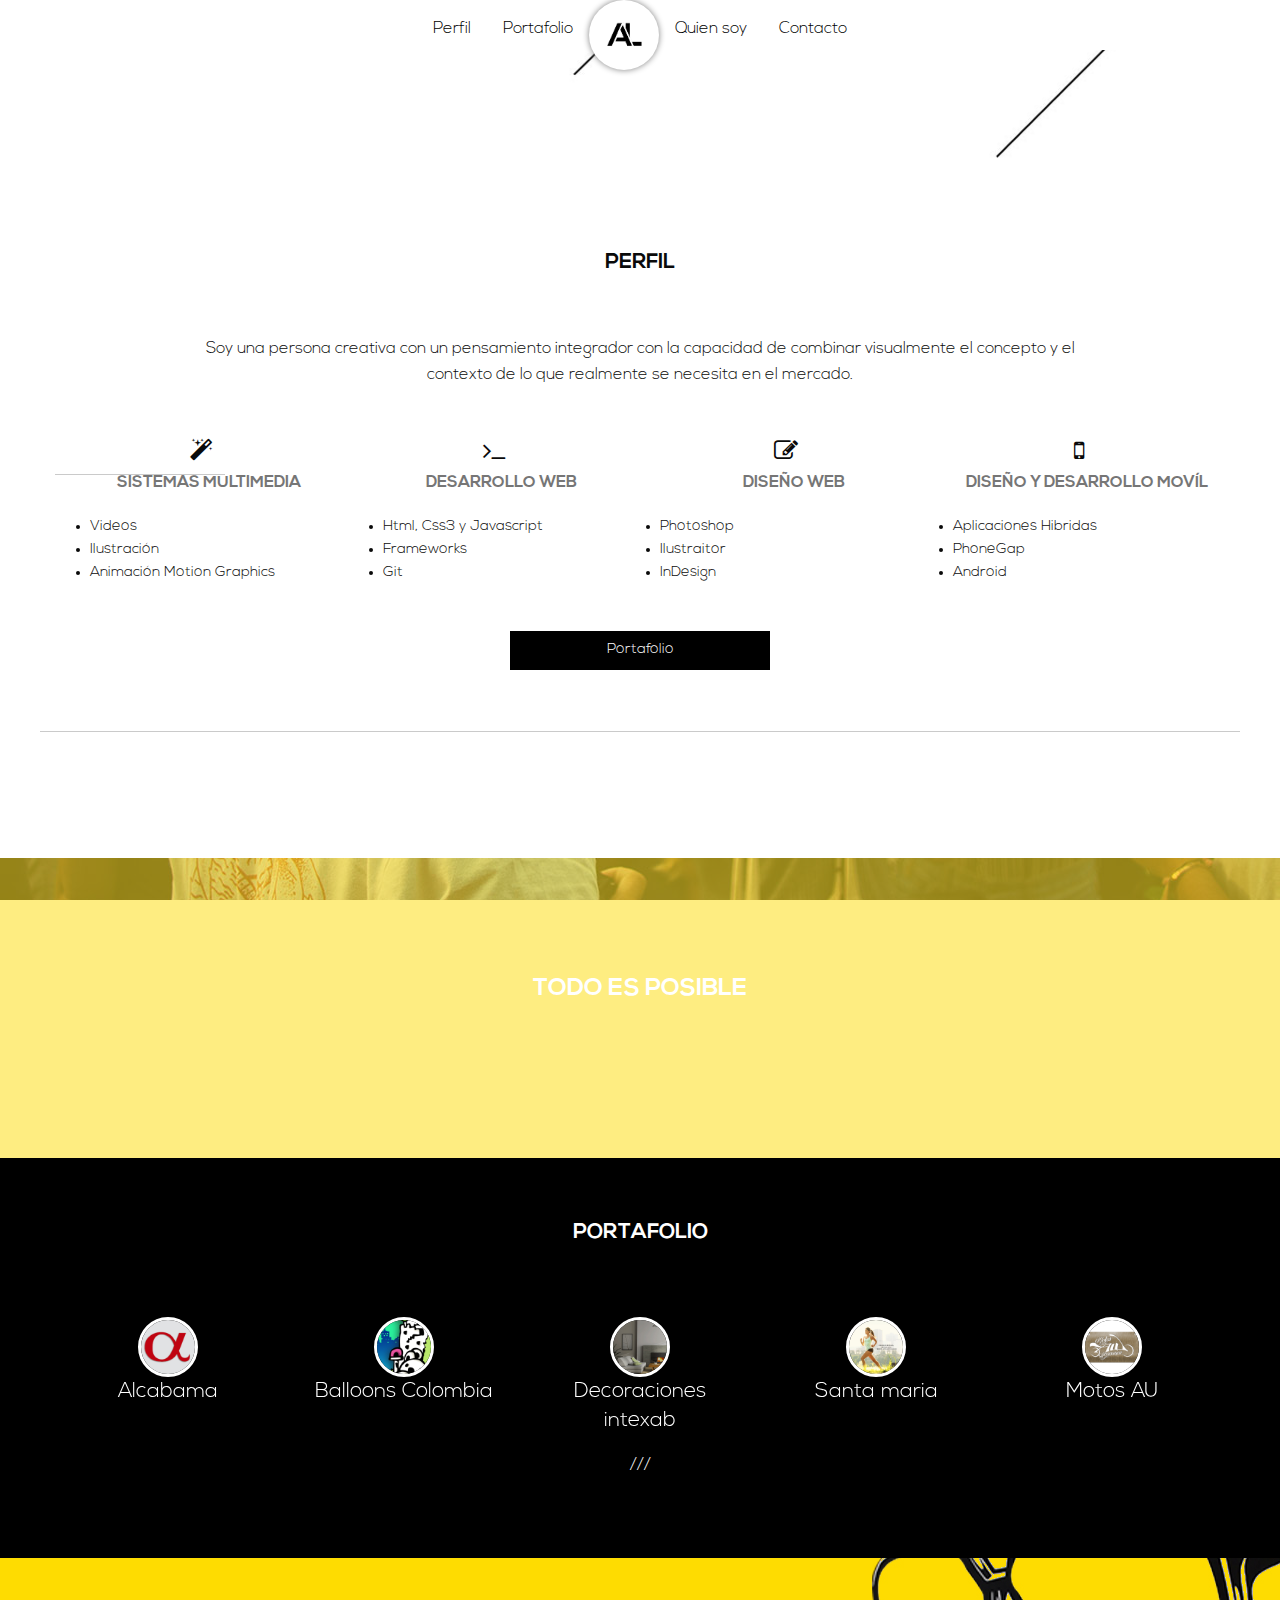
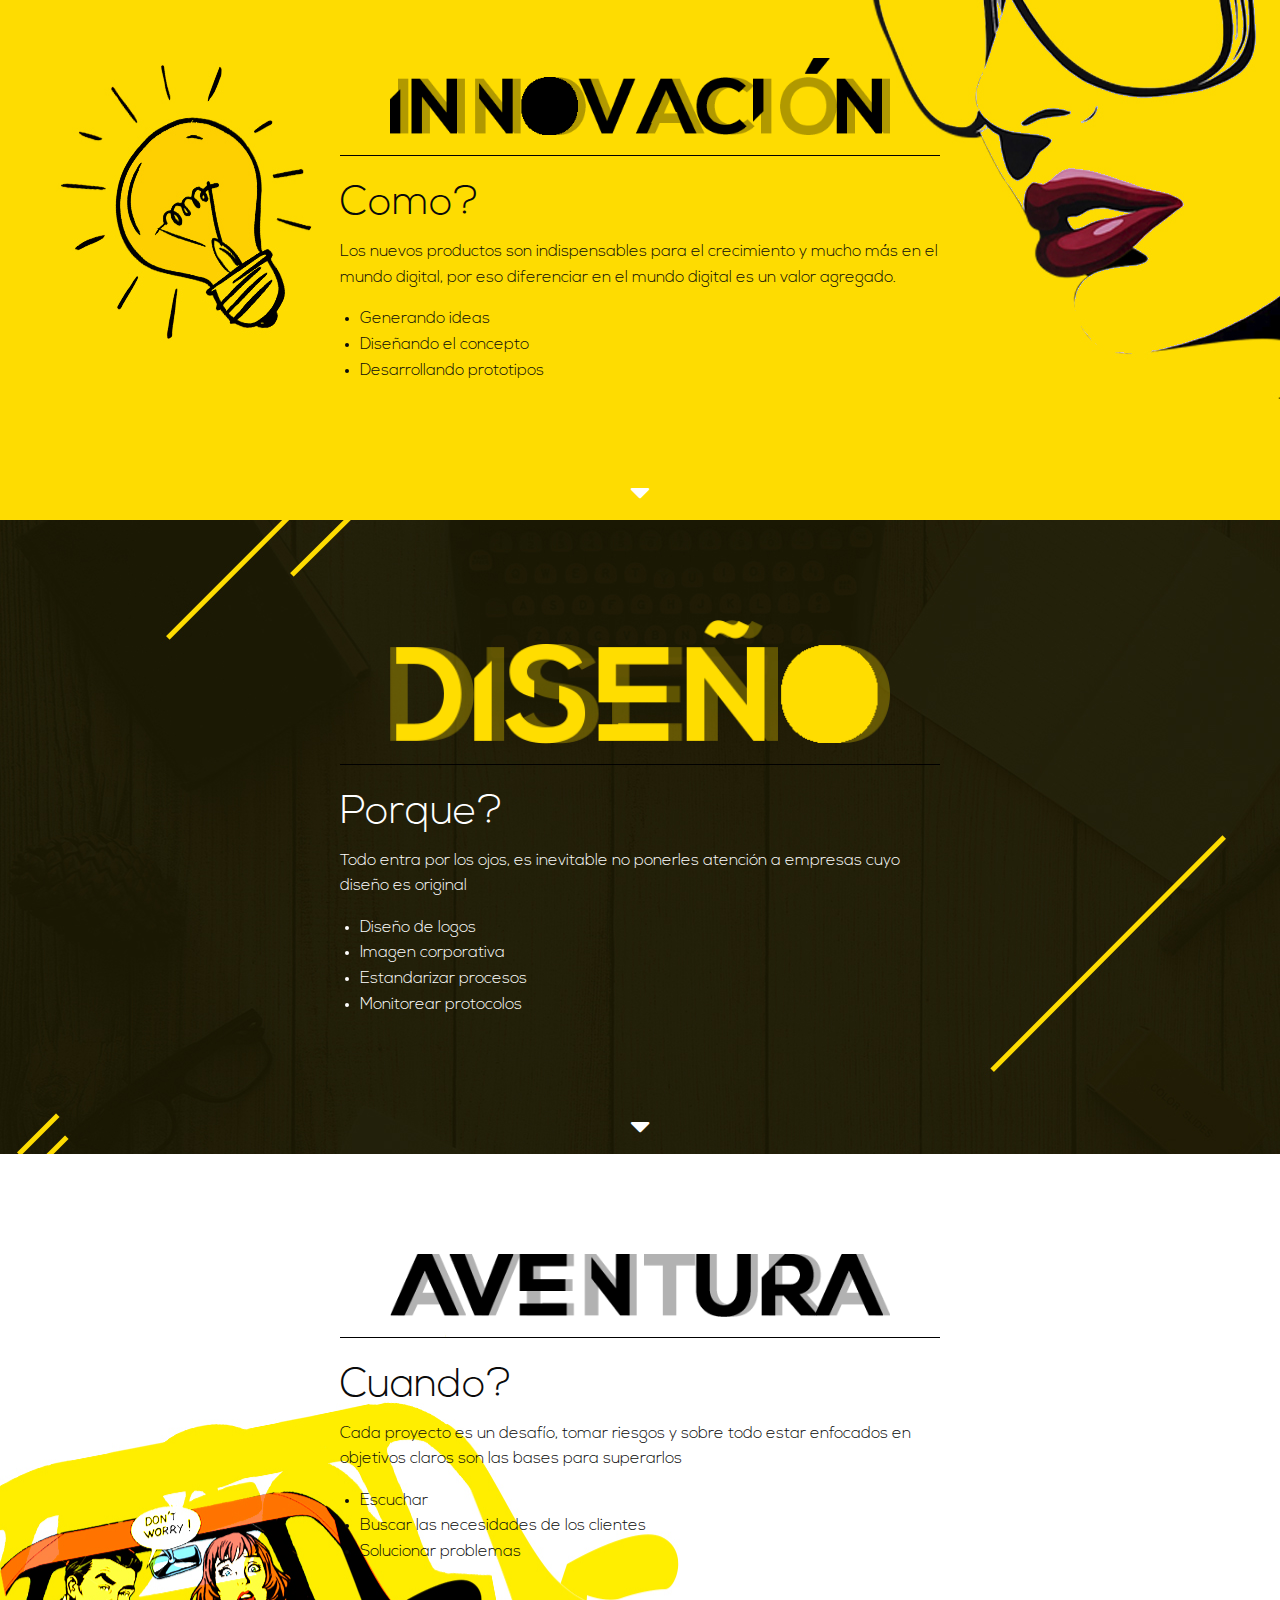
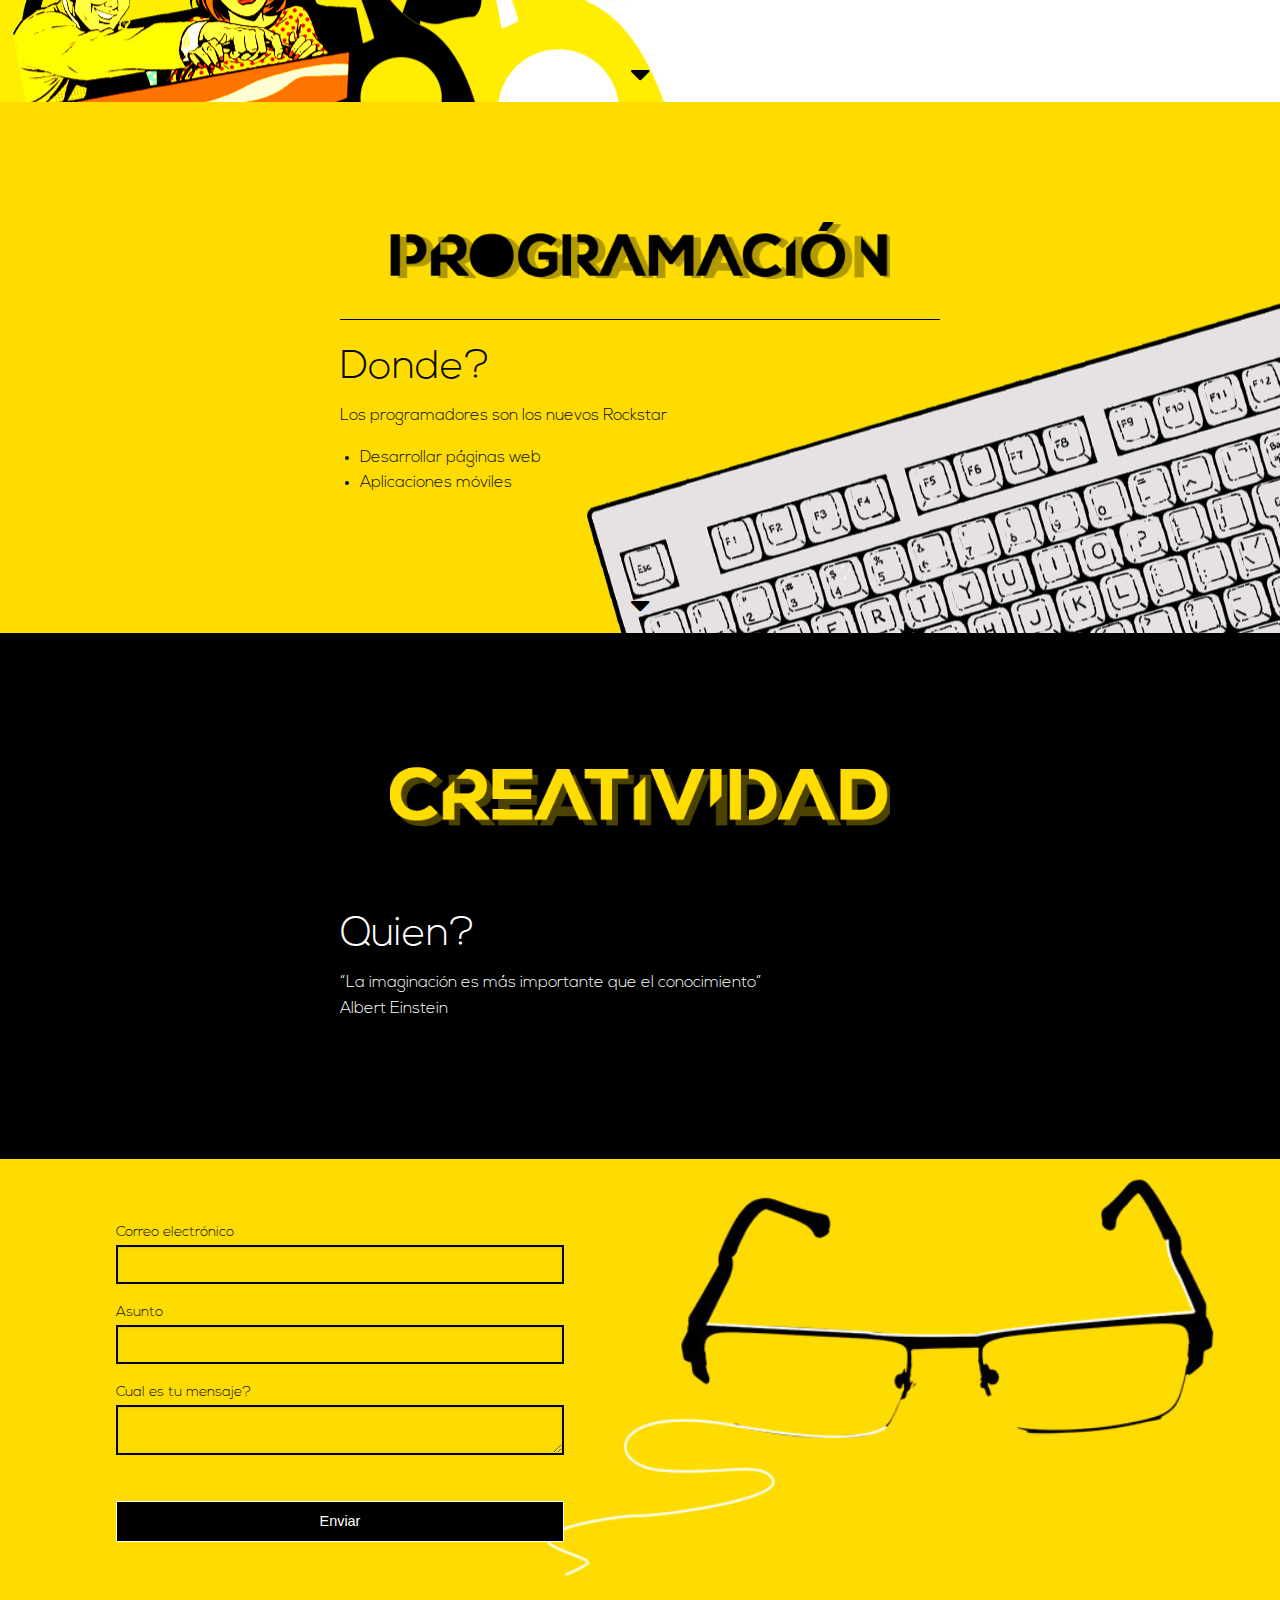
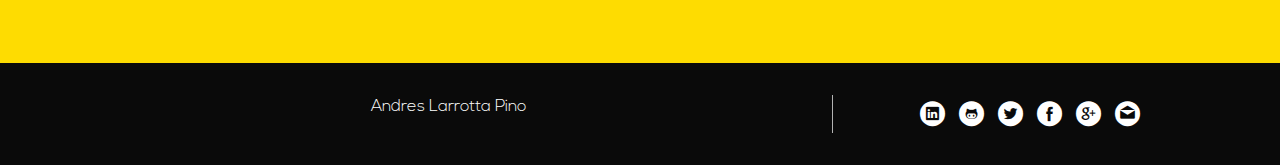
==== index.html @ 364c3785 "Home responsive y terminado" ====
<!doctype html>
<html class="no-js" lang="en" dir="ltr">
  <head>
    <meta charset="utf-8">
    <meta http-equiv="x-ua-compatible" content="ie=edge">
    <meta name="viewport" content="width=device-width, initial-scale=1.0">
    <meta name="theme-color" content="#fedb03"/>
    <meta name="title" content="Andres Larrotta"/>
    <meta name="description" content="Soy un ingeniero en multimedia con amplios conocimientos en diseño web y desarrollo, aqui encontrarn todo mi portafolio."/>
    <meta name="language" content="es"/>
    <title>Andres Larrotta</title>
    <link rel="stylesheet" href="css/foundation.css">
    <link rel="stylesheet" href="css/home.css">
    <link rel="stylesheet" href="css/menu.css">
    <link rel="stylesheet" href="css/carrusel_home.css">
    <link rel="stylesheet" href="css/font-awesome.css">
    <link rel="stylesheet" type="text/css" href="css/fonts/social/social.css">
    <link rel="icon" href="img/icon.png">
    <link rel='stylesheet prefetch' href='https://cdnjs.cloudflare.com/ajax/libs/OwlCarousel2/2.1.5/assets/owl.carousel.min.css'>
    <script>
  (function(i,s,o,g,r,a,m){i['GoogleAnalyticsObject']=r;i[r]=i[r]||function(){
  (i[r].q=i[r].q||[]).push(arguments)},i[r].l=1*new Date();a=s.createElement(o),
  m=s.getElementsByTagName(o)[0];a.async=1;a.src=g;m.parentNode.insertBefore(a,m)
  })(window,document,'script','https://www.google-analytics.com/analytics.js','ga');
  ga('create', 'UA-65836015-2', 'auto');
  ga('send', 'pageview');
</script> 
<!-- Google Tag Manager -->
<script>(function(w,d,s,l,i){w[l]=w[l]||[];w[l].push({'gtm.start':
new Date().getTime(),event:'gtm.js'});var f=d.getElementsByTagName(s)[0],
j=d.createElement(s),dl=l!='dataLayer'?'&l='+l:'';j.async=true;j.src=
'https://www.googletagmanager.com/gtm.js?id='+i+dl;f.parentNode.insertBefore(j,f);
})(window,document,'script','dataLayer','GTM-5V2RWLC');</script>
<!-- End Google Tag Manager -->
  </head>
  <body>
  <!-- Google Tag Manager (noscript) -->
<noscript><iframe src="https://www.googletagmanager.com/ns.html?id=GTM-5V2RWLC"
height="0" width="0" style="display:none;visibility:hidden"></iframe></noscript>
<!-- End Google Tag Manager (noscript) -->
  <div>
    <section id="home">
    <header>
    <nav>
    <div class="row">
      <div class="menu-centered">
        <ul class="menu">
          <li class="itemsmenu"><a href="#perfil" id="perfilmenu" >Perfil</a></li>
          <li class="itemsmenu"><a href="#portafolio" id="portafoliomenu">Portafolio</a></li>
          <li id="logo_home"><img src="img/andres_larrotta_logo.png" alt="logo andres larrota">   </li>
          <li class="itemsmenu"><a href="#innovacion" id="soy">Quien soy</a></li>
          <li class="itemsmenu"><a href="#art" id="contactomenu">Contacto</a></li>
        </ul>
      </div>
    </div>
    </nav>
    </header>
      <div class="contenido_home">
        <div class="row">
          <div class="small-12 medium-2 large-2 columns">
            <div class="textos_home">
            <h1>Andres Larrotta</h1>
            <hr>
            </div>
          </div>
          <div class="small-12 medium-12 large-12 columns">
            <div class="flecha floating">
            <span class="fa fa-caret-down" aria-hidden="true"></span>
            </div>
          </div>
        </div>
      </div>
      <div class="videohome">
        <video autoplay="autoplay" loop="loop" id="video_background" preload="auto" muted poster=""/>
          <source src="videos/andres_larrotta.webm" type="video/webm" />
          <source src="videos/andres_larrotta.ogv" type="video/ogv">
          <source src="videos/andres_larrotta.mp4" type="video/mp4" />
        </video/>
      </div>
    </section>
  <section id="perfil">
  <div class="row">
    <div class="small-12 medium-12 large-12 columns">
	  	<div class="textos">
         <h1>PERFIL</h1>
         <p>Soy una persona creativa con un pensamiento integrador con la capacidad de combinar visualmente el concepto y el contexto de lo que realmente se necesita en el mercado.</p>
	  	</div>
       <div class="small-12 medium-3 large-3 columns">
        <div class="icons_skills">
          <span class="fa fa-magic" aria-hidden="true"></span>
          <h2>Sistemas Multimedia</h2>
          <ul>
            <li>Videos</li>
            <li>Ilustración</li>
            <li>Animación Motion Graphics</li>
          </ul>
        </div>
       </div>
       <div class="small-12 medium-3 large-3 columns">
         <div class="icons_skills">
          <span class="fa fa-terminal" aria-hidden="true"></span>
          <h2>Desarrollo Web</h2>
          <ul>
            <li>Html, Css3 y Javascript</li>
            <li>Frameworks</li>
            <li>Git</li>
          </ul>
        </div>
      
       </div>
       <div class="small-12 medium-3 large-3 columns">
        <div class="row">
         <div class="icons_skills">
          <span class="fa fa-pencil-square-o" aria-hidden="true"></span>
          <h2>Diseño Web</h2>
          <ul>
            <li>Photoshop</li>
            <li>Ilustraitor</li>
            <li>InDesign</li>
          </ul>
        </div>
        </div>
       </div>
       <div class="small-12 medium-3 large-3 columns">
        <div class="row">
         <div class="icons_skills">
          <span class="fa fa-mobile" aria-hidden="true"></span>
          <h2>Diseño y Desarrollo Movíl</h2>
          <ul>
            <li>Aplicaciones Hibridas</li>
            <li>PhoneGap</li>
            <li>Android</li>
          </ul>
        </div>
        </div>
       </div>
        <div class="small-10 medium-3 large-3 small-centered medium-centered large-centered columns">
             <a href="#portafolio" class="button">Portafolio</a>
        </div>
	  </div>
    <hr>
  </div>
</section>
<section id="imagecolor">
    <div class="row">
    <div class="text">
      <p>Todo es posible</p>
    </div>
    </div>
  <div class="filter"></div>
</section>
<section id="portafolio">
  <div class="row">
    <div class="small-12 medium-12 large-12 columns">
        <div class="textos light">
         <h1>PORTAFOLIO</h1>
        </div>
    </div>
     <div class="small-12 medium-12 large-12 columns">
        <div id="carrusel">
          <div class="owl-carousel owl-theme">
            <div class="item">
              <a href="#"><div class="proyecto">
                  <img src="img/portafolio/alcabama.jpg" alt="alcabama">
                  <div class="textos light">
                  <h2>Alcabama</h2>
                   <!-- <p>ALCABAMA S.A. es una empresa dedicada a la promoción, gerencia, construcción y venta de proyectos inmobiliarios.</p> -->
                  </div>
              </div>
              </a>
            </div>
            <div class="item">
              <a href="portafolio/ballons.html"><div class="proyecto">
                <img src="img/portafolio/balloons.jpg" alt="balloons">
                    <div class="textos light">
                    <h2>Balloons Colombia</h2>
                    <!--  <p>Es una empresa de en donde encontraras todo para complementar tus fiestas.</p> -->
                    </div>
                </div>
              </a>
            </div>
            <div class="item"><div class="proyecto">
              <img src="img/portafolio/intexab.jpg" alt="intexab">
                  <div class="textos light">
                  <h2>Decoraciones intexab</h2>
                  <!--  <p>Es una empresa dedicada a la industrial del diseño de continas enrollables inteligentes.</p> -->
                  </div>
              </div>
              </div>
            <div class="item"> <div class="proyecto">
              <img src="img/portafolio/santamaria.jpg" alt="santamaria">
                  <div class="textos light">
                  <h2>Santa maria</h2>
                  <!--  <p>Especialistas en Ortopedia y traumatologia, una empresa dedicada a ofrecer atención personalizada con alta calidad.</p> -->
                  </div>
              </div>
        </div>
        <div class="item"><div class="proyecto">
              <img src="img/portafolio/motosau.jpg" alt="motosau">
                  <div class="textos light">
                  <h2>Motos AU</h2>
                   <!-- <p>Empresa de accesorios y repuestos para moto.</p> -->
                  </div>
              </div>
        </div>
        </div>
        </div>
    </div>
    <div class="small-12 medium-12 large-12 columns">
        <div class="textos light">
            ///
        </div>
    </div>
  </div>
</section>
<section id="innovacion">
  <div class="row">
  <div class="image">
    <img src="img/innovacion/titulo.png" alt="innocacion">
    <hr>
  </div>
    <div class="textos_pilares">
    <h2>Como?</h2>
    <p>Los nuevos productos son indispensables para el crecimiento y mucho más en el mundo digital, por eso diferenciar en el mundo digital es un valor agregado.</p>
    <ul>
      <li>Generando ideas</li>
      <li>Diseñando el concepto</li>
      <li>Desarrollando prototipos</li>
    </ul>
    </div>
    <div class="small-12 medium-12 large-12 columns">
            <div class="flecha floating">
            <span class="fa fa-caret-down" aria-hidden="true"></span>
            </div>
          </div>
  </div>
</section>
<section id="diseno">
  <div class="row">
  <div class="image light">
    <img src="img/diseno/titulo.png" alt="diseño">
    <hr>
  </div>
    <div class="textos_pilares light">
    <h2>Porque?</h2>
    <p>Todo entra por los ojos, es inevitable no ponerles atención a empresas cuyo diseño es original</p>
    <ul>
      <li>Diseño de logos</li>
      <li>Imagen corporativa</li>
      <li>Estandarizar procesos</li>
      <li>Monitorear protocolos</li>
    </ul>
    </div>
    <div class="small-12 medium-12 large-12 columns">
      <div class="flecha floating">
      <span class="fa fa-caret-down" aria-hidden="true"></span>
      </div>
    </div>
  </div>
</section>
<section id="aventura">
  <div class="row">
  <div class="image">
    <img src="img/aventura/titulo.png" alt="diseño">
    <hr>
  </div>
    <div class="textos_pilares">
    <h2>Cuando?</h2>
    <p>Cada proyecto es un desafío, tomar riesgos y sobre todo estar enfocados en objetivos claros son las bases para superarlos</p>
    <ul>
      <li>Escuchar</li>
      <li>Buscar las necesidades de los clientes</li>
      <li>Solucionar problemas</li>
    </ul>
    </div>
    <div class="small-12 medium-12 large-12 columns">
      <div class="flecha floating black">
      <span class="fa fa-caret-down" aria-hidden="true"></span>
      </div>
    </div>
  </div>
</section>
<section id="programacion">
  <div class="row">
  <div class="image">
    <img src="img/programacion/titulo.png" alt="programación">
    <hr>
  </div>
    <div class="textos_pilares">
    <h2>Donde?</h2>
    <p>Los programadores son los nuevos Rockstar</p>
    <ul>
      <li>Desarrollar páginas web</li>
      <li>Aplicaciones móviles</li>
    </ul>
    </div>
    <div class="small-12 medium-12 large-12 columns">
      <div class="flecha floating black">
      <span class="fa fa-caret-down" aria-hidden="true"></span>
      </div>
    </div>
  </div>
</section>
<section id="creatividad">
  <div class="row">
  <div class="image light">
    <img src="img/creatividad/titulo.png" alt="creatividad">
    <hr>
  </div>
    <div class="textos_pilares light">
    <h2>Quien?</h2>
    <p>“La imaginación es más importante que el conocimiento” <br> Albert Einstein</p>
    </div>
    <div class="small-12 medium-12 large-12 columns">
      <div class="flecha floating black">
      <span class="fa fa-caret-down" aria-hidden="true"></span>
      </div>
    </div>
  </div>
</section>
<section id="art">
    <div class="row">
      <div class="small-12 medium-6 large-6 columns">
      <div id="formulario_contacto">
      <form action="contact.php" method="post">
      <div class="row">
      <div class="medium-12 columns">
      <label>Correo electrónico
      <input type="email" name="cf_email" required placeholder="">
      </label>
      </div>
      <div class="medium-12 columns">
      <label>Asunto
      <input type="text" name="cf_name" required placeholder="">
      </label>
      </div>
      <div class="medium-12 columns">
      <label>
      Cual es tu mensaje?
      <textarea name="cf_message" required type="text"  placeholder=""></textarea>
      </label>
      </div>
      <div class="small-12 columns">
      <input class="button" type="submit" name ="submit" value="Enviar" />
      </div>
      </div>
      </form>
      </div>
      </div>
      <div class="small-12 medium-6 large-6 columns"></div>
    </div>
</section>
<!-- Footer -->
<footer class="footer">
  <div class="row full-width">
    <div class="small-12 medium-8 large-8 columns">
      Andres Larrotta Pino 
    </div>
    <div class="small-12 medium-4 large-4 columns">
      <div class="redes">
			<a href="https://www.linkedin.com/in/andres-felipe-larrotta-pino-97772849" target="_blanck"><span class="flaticon-linkedin-logo-button"></span></a>
			<a href="https://github.com/andreslarrotta" target="_blanck"><span class="flaticon-github-logo"></span></a>
			<a href="https://twitter.com/pipelarrotta" target="_blanck"><span class="flaticon-twitter-logo-button"></span></a>
			<a href="https://www.facebook.com/andreslarrott" target="_blanck"><span class="flaticon-facebook-logo-button"></span></a>
			<a href="https://plus.google.com/+AndresFelipeLarrottaPino" target="_blanck"><span class="flaticon-google-plus-logo-button"></span></a>
			<a href="mailto:andreslarrottapino911@gmail.com"><span class="flaticon-email"></span></a>
		</div>
    </div>
  </div>
</footer>
<script src="js/vendor/jquery.js"></script>
<script src="js/vendor/what-input.js"></script>
<script src="js/vendor/foundation.js"></script>
<script src="js/app.js"></script>
<script src="js/scrollPage.js"></script>
<script src='https://cdnjs.cloudflare.com/ajax/libs/OwlCarousel2/2.1.5/owl.carousel.min.js'></script>
<script src="js/carrusel.js"></script>
</body>
</html>
---- css/home.css ----
@font-face {
    font-family: "Nexa";
    
    src: url("fonts/Nexa/Nexa Light.otf") format("opentype");
}
@font-face {
    font-family: "Nexa_Bold";
    src: url("fonts/Nexa/Nexa Bold.otf")format("opentype");
}
h1,h2,h3,h4,h5{
    font-family: 'Nexa';
}
body {
    font-family: 'Nexa';
    margin: 0;
    background: white;
}
.contenido_home {
    height: 600px;
    width: 100%;
    padding-top: 300px;
    position: absolute;
    z-index: 3;
}
#home {
    background: url(../img/Backgroundhome.jpg);
    background-size: 100%;
    position: relative;
    width: 100%;
}
#imghome {
    text-align: center;
}
#imghome img {
    width: 500px;
}
#video_background {
    /* position: absolute; */
    /* top: -87px; */
    /* margin: 0 auto; */
    width: 100%;
    height: auto;
    z-index: 1;
    overflow: hidden;
}
.videohome {
    width: 100%;
    height: 100%;
    position: relative;
}
#perfil {
    position: relative;
    width: 100%;
    padding: 30px;
    background: white;
    background-size: 100%;
    height: 700px;
}
.textos_home {
    color: white;
    margin-top: 100px;
}
.textos_home h1 {
    font-family: 'Nexa_Bold';
    font-weight: bold;
    font-size: 1.2rem;
    text-transform: uppercase;
}
.textos_home h2 {
    font-family: 'Nexa';
    font-weight: bold;
    font-size: 1rem;
    display: inline-block;
    padding: 12px;
}
.textos_home a{
  color: white;
}
.textos_home a:hover{
  color: black;
  text-decoration: underline;
}
.textos_home ul li {
    font-size: inherit;
    font-size: 0.8rem;
    list-style: none;
}
.flecha {
    color: white;
    text-align: center;
    font-size: 2rem;
    padding-top: 72px;
}
.flecha img{
  width: 30px;
}
.light{
  color: white;
}
.black{
    color: black;
}
.textos{
  text-align: center;
}
.textos h1 {
    font-family: 'Nexa_Bold';
    font-weight: bold;
    font-size: 1.3rem;
    text-align: center;
    margin-bottom: 60px;
    margin-top: 60px;
}
.textos h2{
    font-size: 1.3rem;
}
.textos p {
    width: 80%;
    margin: 0 auto;
    text-align: center;
    padding-bottom: 50px;
}
.icons_skills {
    text-align: left;
}
.icons_skills .fa {
    font-size: 1.5rem;
    text-align: center;
    display: inline-block;
    float: left;
    width: 100%;
}
.icons_skills h2 {
    font-family: 'Nexa_Bold';
    text-transform: uppercase;
    font-size: 1rem;
    margin-top: 10px;
    margin-bottom: 20px;
    padding-left: 16px;
    color: #767676;
    text-align: center;
    float: left;
    width: 100%;
}
.icons_skills p {
    float: left;
    font-size: 0.8rem;
    padding-left: 40px;
}
.icons_skills ul {
    margin-left: 1.25rem;
    list-style-type: disc;
    float: left;
    width: 100%;
    font-size: 0.9rem;
}
.button {
    background: black;
    margin-top: 30px;
    border: 1px solid white;
    margin-bottom: 60px;
    width: 100%;
}
.button:hover {
    background: white;
    margin-top: 30px;
    color: black;
    border: 1px solid black;
}
#imagecolor {
    width: 100%;
    height: 300px;
    background: url(../img/Backgroundcolor.jpg);
    background-size: cover;
    background-position: center;
    background-attachment: fixed;
    position: relative;
}
#imagecolor .text {
    font-family: 'Nexa_Bold';
    color: white;
    font-size: 1.5rem;
    z-index: 1;
    position: absolute;
    text-transform: uppercase;
    text-align: center;
    width: 100%;
    padding: 112px;
    left: 0;
}
#imagecolor .filter {
    width: 100%;
    height: 100%;
    background: rgba(254, 219, 3, 0.5);
    position: absolute;
    top: 0;
}
#portafolio {
    background: black;
    width: 100%;
    height: 400px;
    background-size: 100%;
    background-position: center;
}
#innovacion{
    width: 100%;
    background: url(../img/innovacion/background.jpg);
    background-size: cover;
    background-position: center;
}
#diseno{
    width: 100%;
    background: url(../img/diseno/background.jpg);
    background-size: cover;
    background-position: center;
}
#aventura{
    width: 100%;
    background: url(../img/aventura/background.jpg);
    background-size: cover;
    background-position: center;
}
#programacion{
    width: 100%;
    background: url(../img/programacion/background.jpg);
    background-size: cover;
    background-position: center;
}
#creatividad{
    width: 100%;
    background: black;
    background-size: cover;
    background-position: center;
}
.image {
    text-align: center;
    margin-top: 100px;
}
.image img{
    width: 500px;
}
.image hr {
    clear: both;
    width: 50%;
    height: 0;
    margin: 1.25rem auto;
    border-top: 0;
    border-right: 0;
    border-bottom: 1px solid black;
    border-left: 0;
}
.textos_pilares {
    text-align: left;
    margin-top: 30px;
    margin: 0 auto;
    width: 50%;
}
#art {
    width: 100%;
    height: auto;
    background: url(../img/Backgroundart.jpg);
    background-size: cover;
    background-position: top right;
}
#formulario_contacto{
      margin: 61px;
}
@media screen and (max-width: 769px) {
    #home {
    background:white;
    background-size: 100%;
    position: relative;
    z-index: 2;
    width: 100%;
    height: 700px;
}
#perfil {
    position: relative;
    width: 100%;
    padding: 30px;
    background: white;
    background-position: 273px;
    height: 700px;
}
#portafolio {
    background: black;
    width: 100%;
    height: 700px;
}
}
@media screen and (max-width: 640px) {
 .menu-text img {
    width: 60px;
    margin: 0 auto;
}
#home {
    background: white;
    background-size: 100%;
    position: relative;
    z-index: 2;
    width: 100%;
    height: 400px;
}
.contenido_home {
    background: black;
    height: 399px;
    width: 100%;
    padding-top: 123px;
    position: absolute;
    z-index: 3;
}
.videohome {
    width: 100%;
    height: 100%;
    position: relative;
    display: none;
}   
.textos_home {
    margin-top: 0;
    text-align: center;
}
.textos_home ul {
    margin-left: 0;
    list-style-type: disc;
}
#perfil {
    position: relative;
    width: 100%;
    padding: 0;
    background: white;
    background-position: 273px;
    height: auto;
}
.icons_skills ul {
    margin-left: 1.25rem;
    list-style-type: disc;
    float: left;
    width: 80%;
    font-size: 0.9rem;
}
.textos p {
    width: 100%;
    padding: 14px;
    margin: 0 auto;
    text-align: left;
    padding-bottom: 50px;
}
#imagecolor .text {
    font-family: 'Nexa_Bold';
    color: white;
    font-size: 1.3rem;
    z-index: 1;
    position: absolute;
    text-transform: uppercase;
    text-align: center;
    width: 100%;
    padding: 85px;
    left: 0;
}
#portafolio {
    background: black;
    width: 100%;
    height: 400px;
}
#art {
    width: 100%;
    height: auto;
    background: #fedb03;
    background-size: cover;
    background-position: top right;
}
.image {
    text-align: center;
    margin-top: 50px;
    width: 100%;
    padding: 17px;
}
.textos_pilares {
    text-align: left;
    margin-top: 30px;
    margin: 0 auto;
    width: 100%;
    padding: 17px;
}
#formulario_contacto {
    margin: 30px;
}
}
@media screen and (max-width: 321px) {
#home {
    background: white;
    background-size: 100%;
    position: relative;
    z-index: 2;
    width: 100%;
    height: 500px;
}
#imagecolor .text {
    font-family: 'Nexa_Bold';
    color: white;
    font-size: 1rem;
    z-index: 1;
    position: absolute;
    text-transform: uppercase;
    text-align: center;
    width: 100%;
    padding: 66px;
    left: 0;
}
#art {
    width: 100%;
    height: auto;
    background: #fedb03;
    background-size: cover;
    background-position: top right;
}
}
/*Animaciones css3*/
.floating{
    animation-name: floating;
    -webkit-animation-name: floating;

    animation-duration: 1.5s;   
    -webkit-animation-duration: 1.5s;

    animation-iteration-count: infinite;
    -webkit-animation-iteration-count: infinite;
}

@keyframes floating {
    0% {
        transform: translateY(0%);  
    }
    50% {
        transform: translateY(8%);  
    }   
    100% {
        transform: translateY(0%);
    }           
}

@-webkit-keyframes floating {
    0% {
        -webkit-transform: translateY(0%);  
    }
    50% {
        -webkit-transform: translateY(8%);  
    }   
    100% {
        -webkit-transform: translateY(0%);
    }           
}
---- css/menu.css ----
header {
    background-color: white;
    position: fixed;
    width: 100%;
    height: 50px;
    z-index: 9;
}
.menu > li > a{
    color: black;
    padding-top: 0;
}
.menu > li > a:hover{
    color: black;
    padding-top: 0;
    text-decoration:underline;   
}
.menu img {
    width: 41px;
}
#logo_home {
    background: white;
    height: 70px;
    width: 70px;
    border-radius: 50%;
    /* border: 1px solid black; */
    box-shadow: grey 0 0 6px;
}

/*inicio - footer*/
.full-width {
  max-width: 1400px;
}
.footer {
    background-color: #0a0a0a;
    position: relative;
    padding: 2rem 4rem;
    text-align: center;
    color: #fff;
}
.footer i {
  font-size: 100px;
}

.footer h4 {
  color: #fff;
  font-size: 1em;
  font-weight: 400;
  text-transform: uppercase;
  margin-top: 2.5rem;
  margin-bottom: 10px;
}
.footer p, .footer a {
  font-weight: 300;
  font-size: .8em;
  color: #fff;
}

@media screen and (max-width: 640px) {
  .menu-centered {
    text-align: center;
    margin-left: -6px;
    width: 100%;
}
}
@media screen and (max-width: 500px) {
.menu .itemsmenu{
    display: none;
}
}
@media only screen and (min-width: 40.063em) {
  .footer .columns:nth-child(n+2) {
    border-left: 1px solid #b3b3b3;
  }
}
.footer-links {
  list-style-type: none;
}
.footer-links li {
  margin-top: .5em;
}
/*fin - footer*/
---- css/carrusel_home.css ----
#carrusel{
	text-align: center;
}
#carrusel .item{
	text-align: center;
	background: none;
} 
#carrusel .proyecto {
    text-align: center;
    transition: all 0.4s;
    margin: 0 auto;
    padding: 10px;
}
#carrusel .proyecto img {
    width: 60px;
    margin: 0 auto;
    border-radius: 50%;
    border: 3px solid white;
}
#carrusel .textos p {
    width: 80%;
    margin: 0 auto;
    font-size: 0.8rem;
    text-align: center;
    padding-bottom: 50px;
}
 #carrusel .proyecto:hover{
  border: 1px solid white;
}
 #carrusel .proyecto:hover .textos{
  color: white;
}
.owl-theme .owl-nav [class*=owl-] {
    color: #FFF;
    font-size: 14px;
    margin: 5px;
    padding: 4px 7px;
    background: white;
    color: black;
    display: inline-block;
    cursor: pointer;
    border-radius: 3px;
    transition: all 0.5s;
}
.owl-theme .owl-nav [class*=owl-]:hover {
    color: #FFF;
    font-size: 14px;
    margin: 5px;
    padding: 4px 7px;
    background: black;
    color: white;
    border: 1px solid white;
    display: inline-block;
    cursor: pointer;
    border-radius: 3px;
}
---- css/fonts/social/social.css ----
/*
  	Flaticon icon font: Flaticon
  	Creation date: 03/02/2017 05:12
  	*/

@font-face {
  font-family: "Flaticon";
  src: url("./Flaticon.eot");
  src: url("./Flaticon.eot?#iefix") format("embedded-opentype"),
       url("./Flaticon.woff") format("woff"),
       url("./Flaticon.ttf") format("truetype"),
       url("./Flaticon.svg#Flaticon") format("svg");
  font-weight: normal;
  font-style: normal;
}

@media screen and (-webkit-min-device-pixel-ratio:0) {
  @font-face {
    font-family: "Flaticon";
    src: url("./Flaticon.svg#Flaticon") format("svg");
  }
}

[class^="flaticon-"]:before, [class*=" flaticon-"]:before,
[class^="flaticon-"]:after, [class*=" flaticon-"]:after {   
  font-family: Flaticon;
  font-size: 25px;
  font-style: normal;
  margin-left: 10px;
}

.flaticon-email:before { content: "\f100"; }
.flaticon-facebook-logo-button:before { content: "\f101"; }
.flaticon-github-logo:before { content: "\f102"; }
.flaticon-google-plus-logo-button:before { content: "\f103"; }
.flaticon-linkedin-logo-button:before { content: "\f104"; }
.flaticon-twitter-logo-button:before { content: "\f105"; }
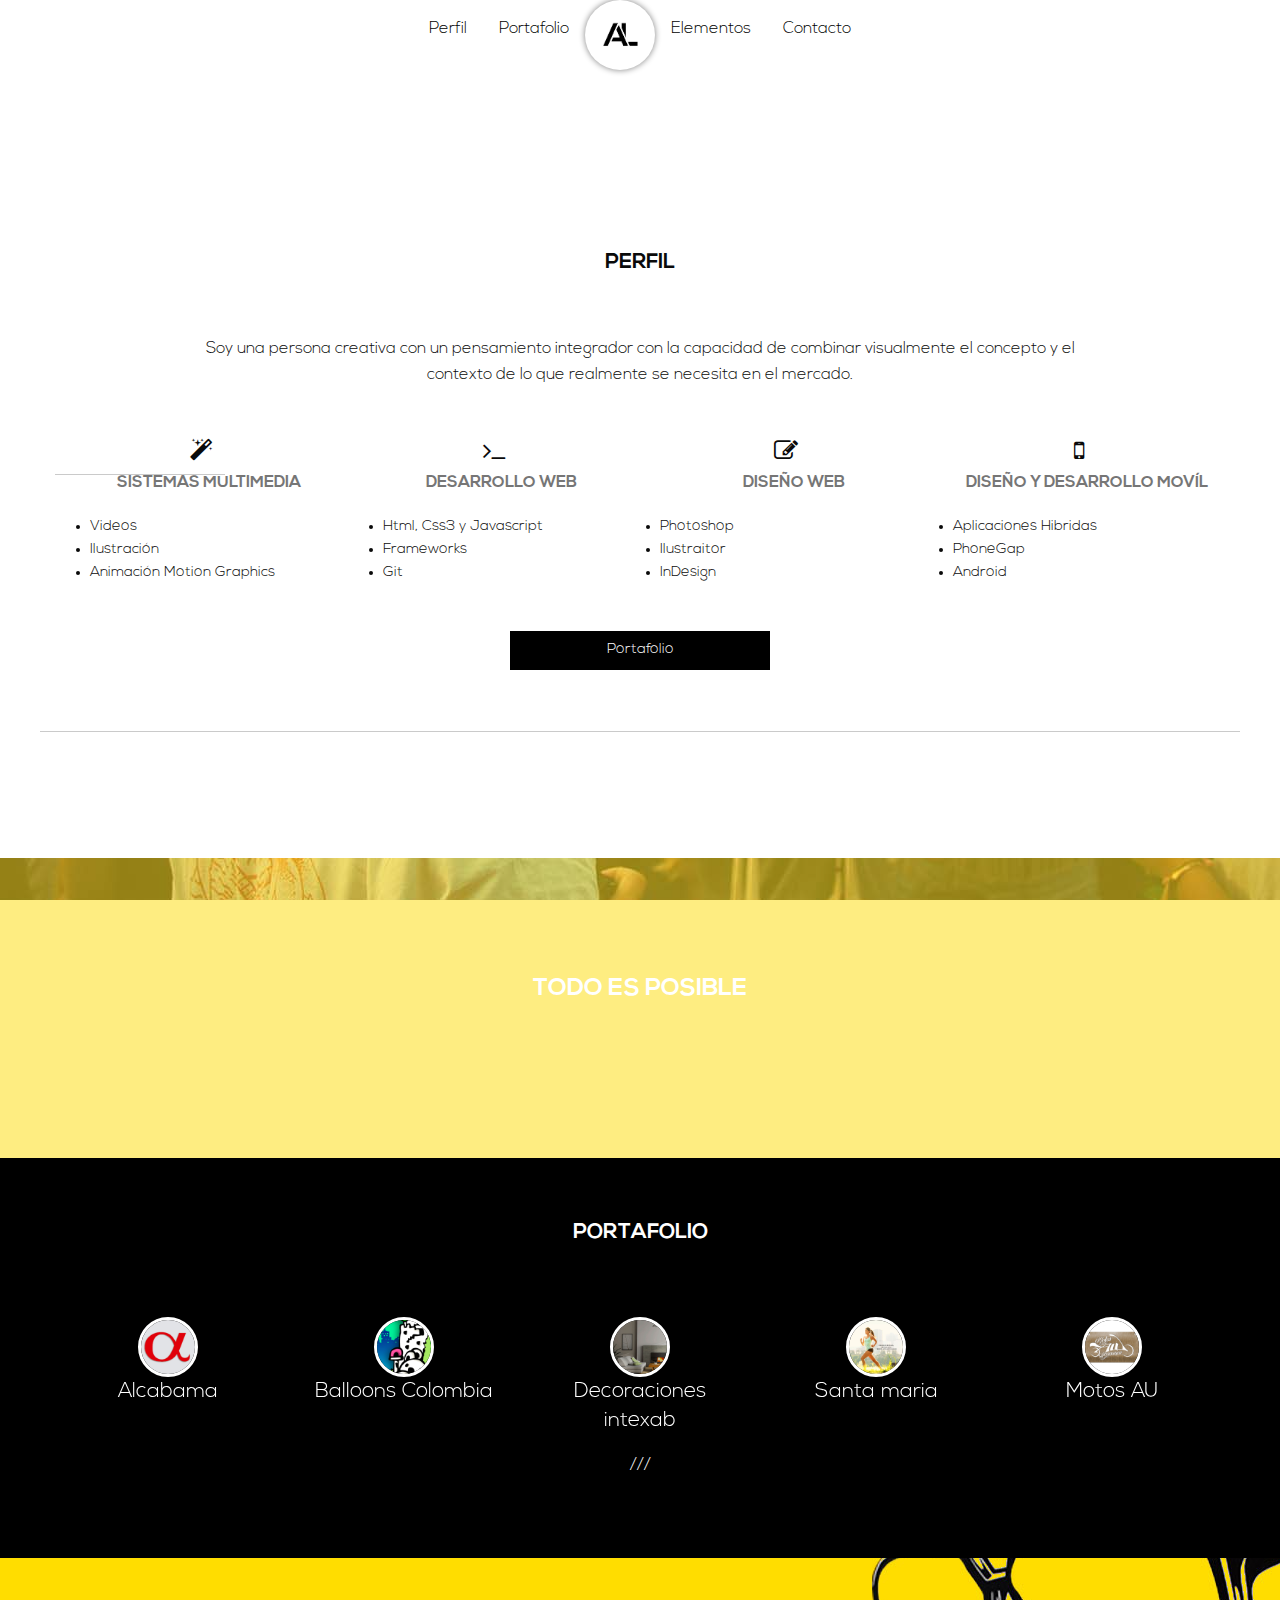
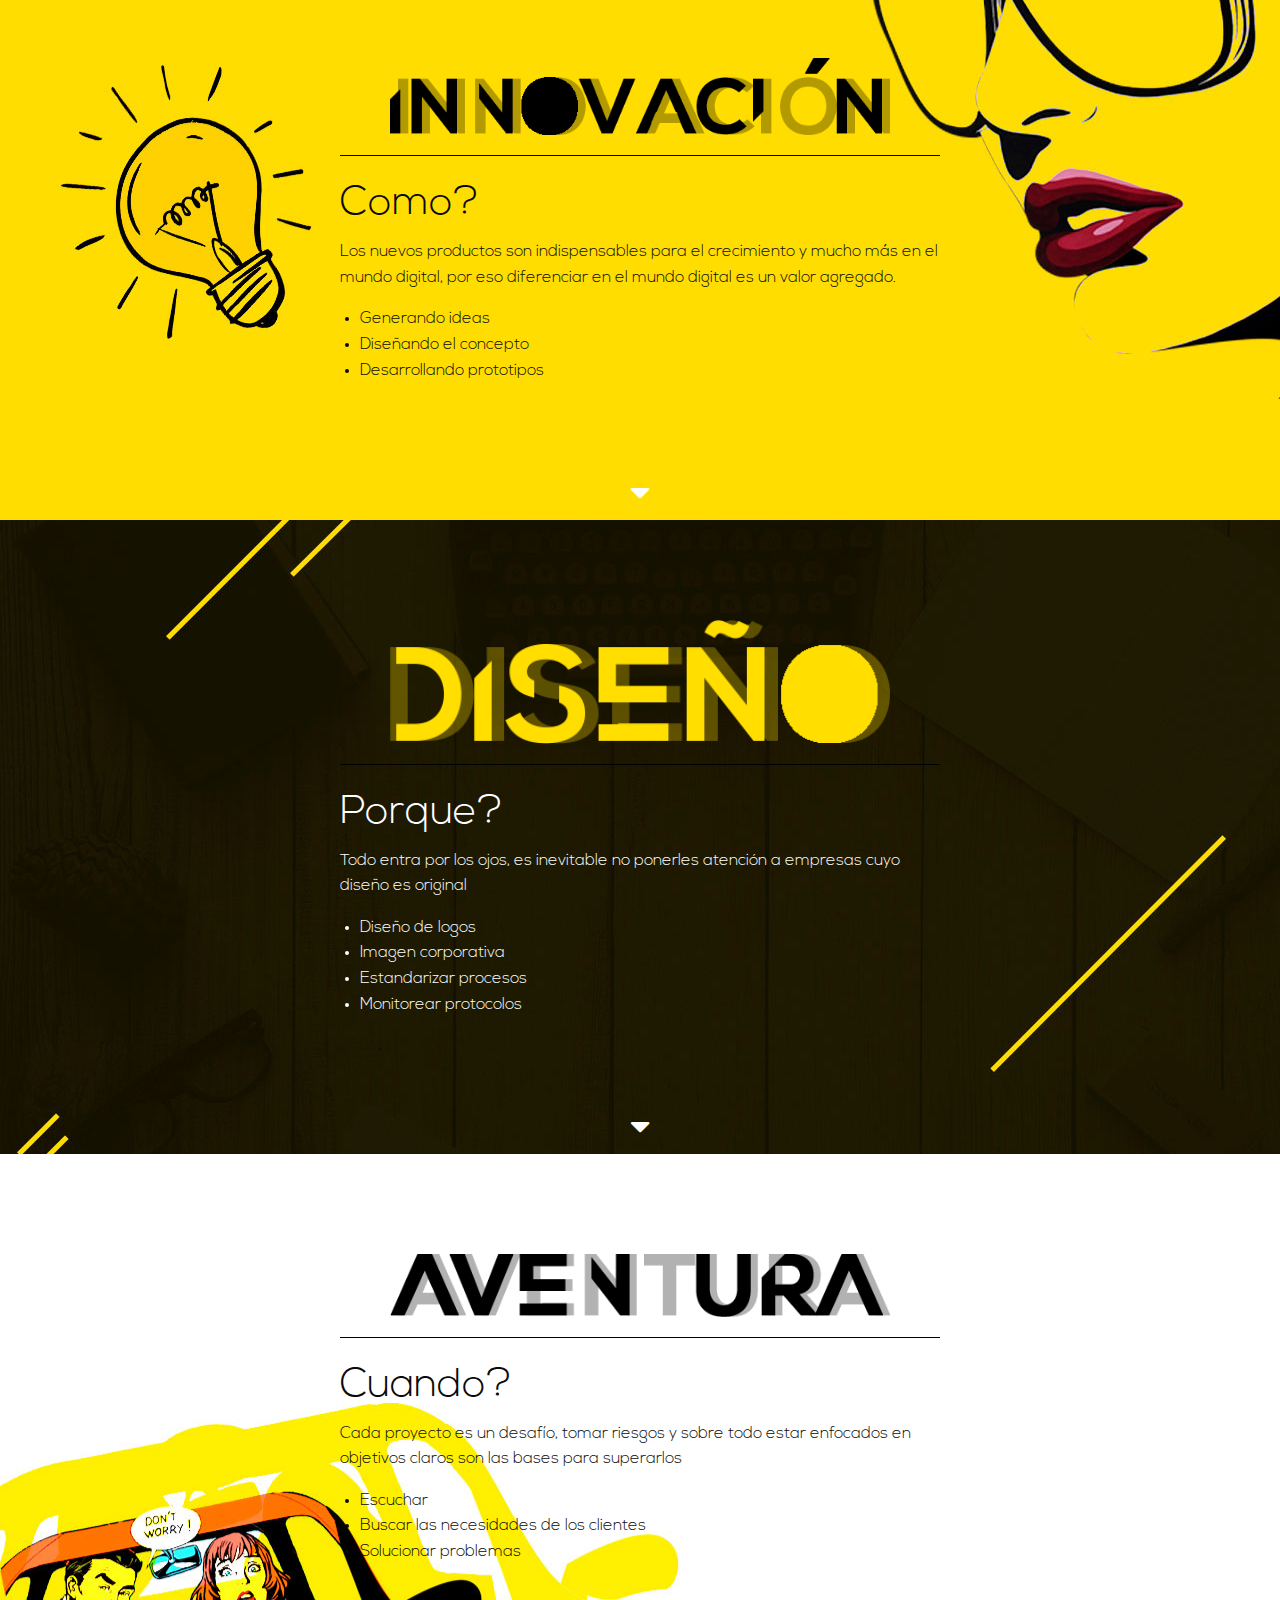
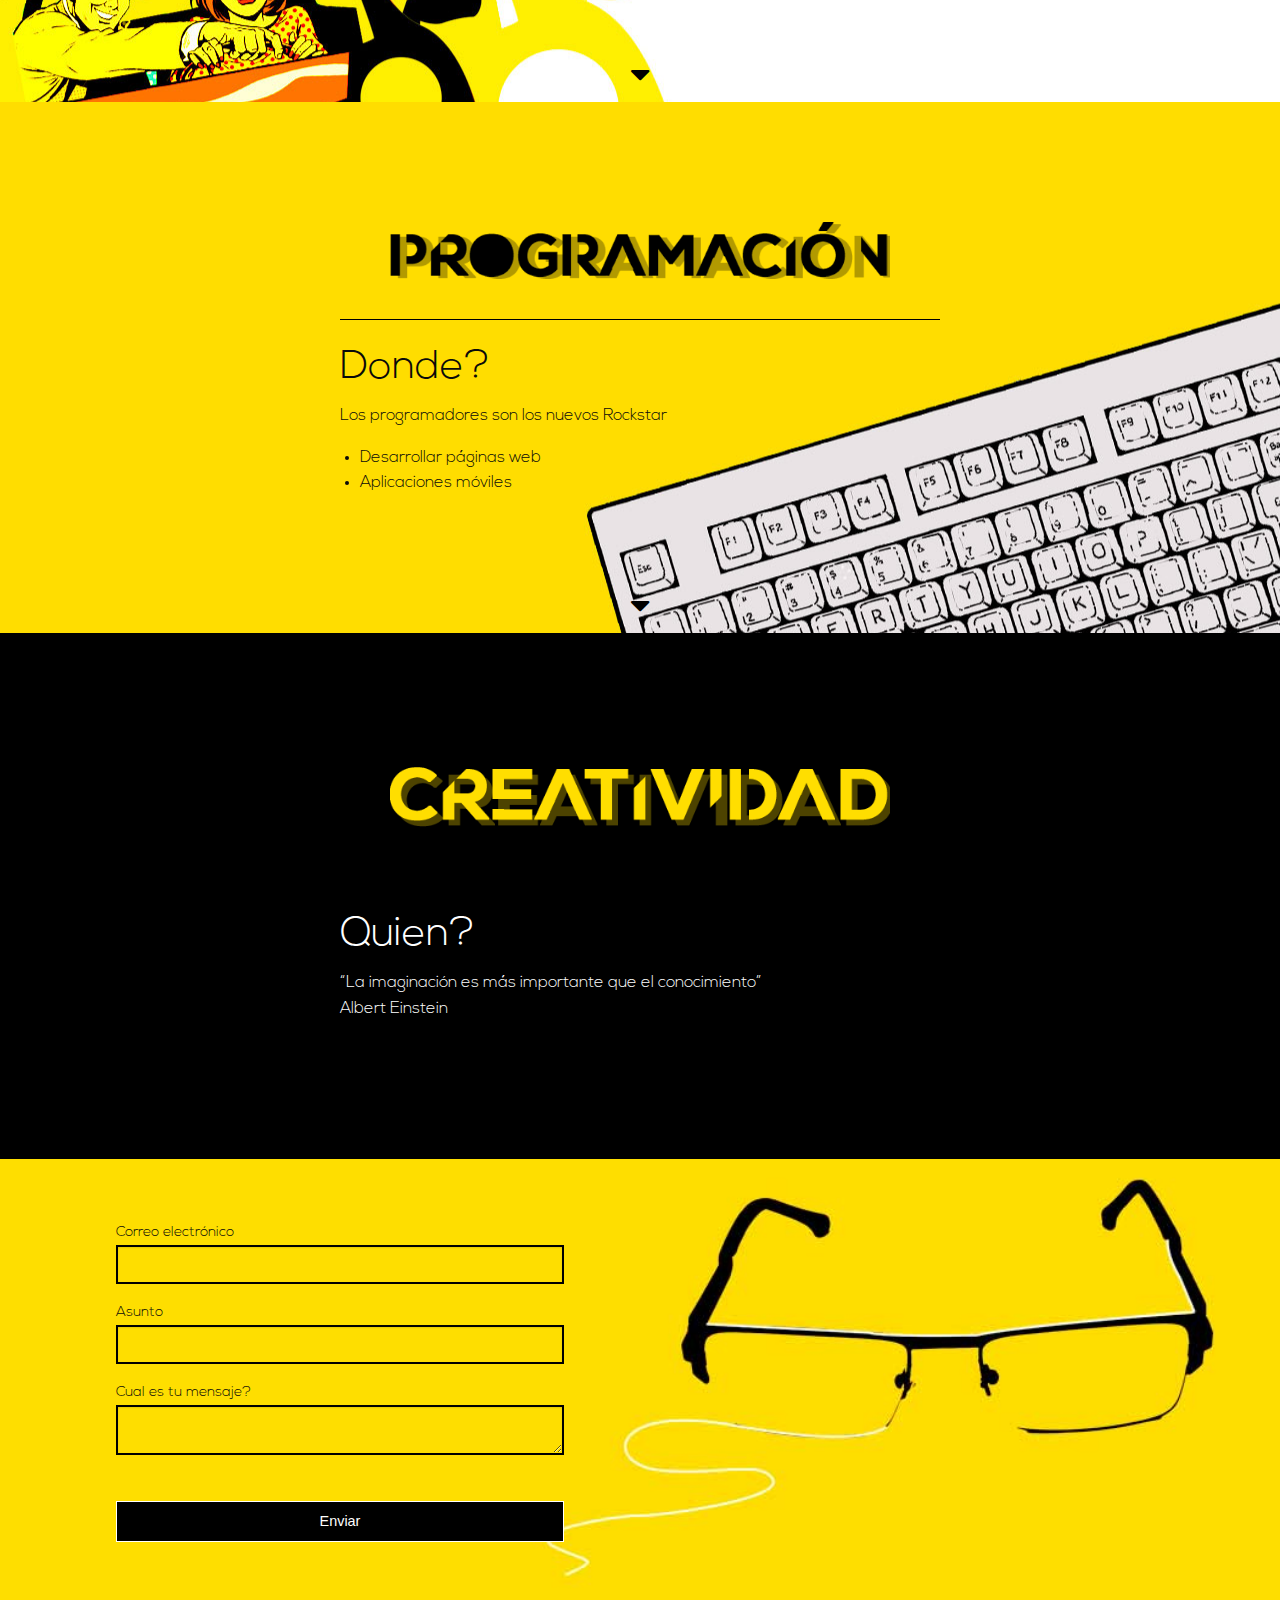
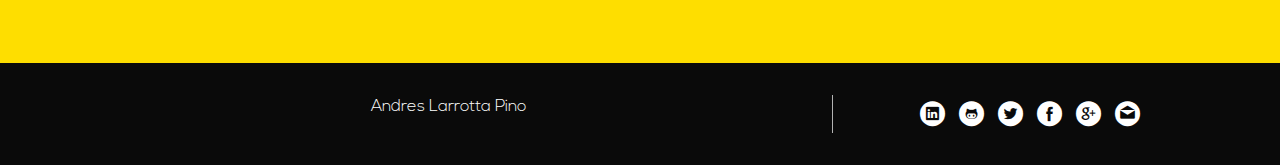
==== commit d4cfe7c8: "fotos optimzadas y index terminado" ====
--- a/index.html
+++ b/index.html
@@ -35,8 +35,7 @@
   </head>
   <body>
   <!-- Google Tag Manager (noscript) -->
-<noscript><iframe src="https://www.googletagmanager.com/ns.html?id=GTM-5V2RWLC"
-height="0" width="0" style="display:none;visibility:hidden"></iframe></noscript>
+<noscript><iframe src="https://www.googletagmanager.com/ns.html?id=GTM-5V2RWLC" height="0" width="0" style="display:none;visibility:hidden"></iframe></noscript>
 <!-- End Google Tag Manager (noscript) -->
   <div>
     <section id="home">
@@ -48,7 +47,7 @@
           <li class="itemsmenu"><a href="#perfil" id="perfilmenu" >Perfil</a></li>
           <li class="itemsmenu"><a href="#portafolio" id="portafoliomenu">Portafolio</a></li>
           <li id="logo_home"><img src="img/andres_larrotta_logo.png" alt="logo andres larrota">   </li>
-          <li class="itemsmenu"><a href="#innovacion" id="soy">Quien soy</a></li>
+          <li class="itemsmenu"><a href="#innovacion" id="soy">Elementos</a></li>
           <li class="itemsmenu"><a href="#art" id="contactomenu">Contacto</a></li>
         </ul>
       </div>
@@ -170,14 +169,13 @@
               </a>
             </div>
             <div class="item">
-              <a href="portafolio/ballons.html"><div class="proyecto">
+               <div class="proyecto">
                 <img src="img/portafolio/balloons.jpg" alt="balloons">
                     <div class="textos light">
                     <h2>Balloons Colombia</h2>
                     <!--  <p>Es una empresa de en donde encontraras todo para complementar tus fiestas.</p> -->
                     </div>
                 </div>
-              </a>
             </div>
             <div class="item"><div class="proyecto">
               <img src="img/portafolio/intexab.jpg" alt="intexab">
@@ -363,7 +361,7 @@
 			<a href="https://twitter.com/pipelarrotta" target="_blanck"><span class="flaticon-twitter-logo-button"></span></a>
 			<a href="https://www.facebook.com/andreslarrott" target="_blanck"><span class="flaticon-facebook-logo-button"></span></a>
 			<a href="https://plus.google.com/+AndresFelipeLarrottaPino" target="_blanck"><span class="flaticon-google-plus-logo-button"></span></a>
-			<a href="mailto:andreslarrottapino911@gmail.com"><span class="flaticon-email"></span></a>
+			<a href="mailto:andres@andreslarrotta.com"><span class="flaticon-email"></span></a>
 		</div>
     </div>
   </div>
--- a/css/home.css
+++ b/css/home.css
@@ -23,7 +23,7 @@
     z-index: 3;
 }
 #home {
-    background: url(../img/Backgroundhome.jpg);
+    background:white;
     background-size: 100%;
     position: relative;
     width: 100%;
--- a/css/menu.css
+++ b/css/menu.css
@@ -1,4 +1,5 @@
 header {
+  font-family: "Nexa";
     background-color: white;
     position: fixed;
     width: 100%;
@@ -22,15 +23,19 @@
     height: 70px;
     width: 70px;
     border-radius: 50%;
-    /* border: 1px solid black; */
     box-shadow: grey 0 0 6px;
 }
-
+#logo_home a {
+    display: block;
+     padding:0; 
+    line-height: 1;
+}
 /*inicio - footer*/
 .full-width {
   max-width: 1400px;
 }
 .footer {
+  font-family: "Nexa";
     background-color: #0a0a0a;
     position: relative;
     padding: 2rem 4rem;
@@ -56,10 +61,15 @@
 }
 
 @media screen and (max-width: 640px) {
-  .menu-centered {
+.menu-centered {
     text-align: center;
     margin-left: -6px;
     width: 100%;
+}
+.menu > li > a {
+    color: black;
+    padding-top: 0;
+    padding: 0;
 }
 }
 @media screen and (max-width: 500px) {
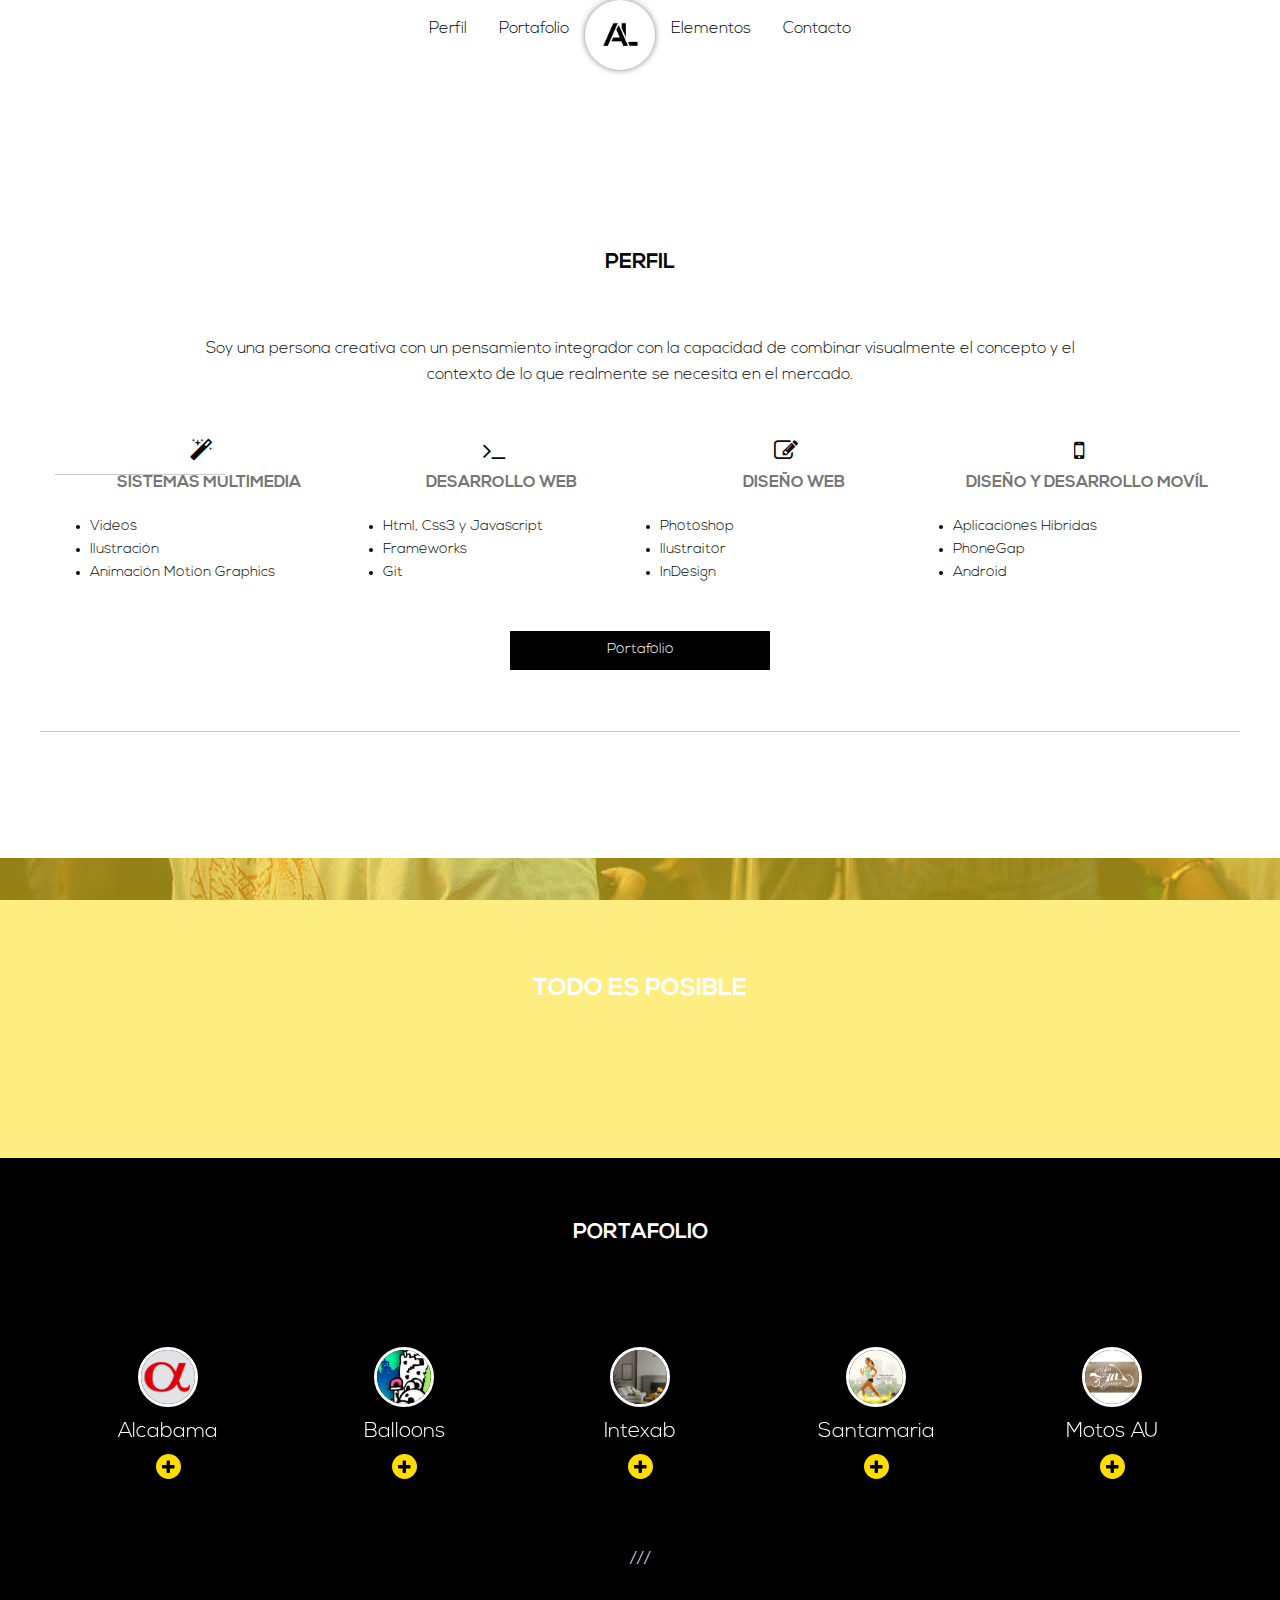
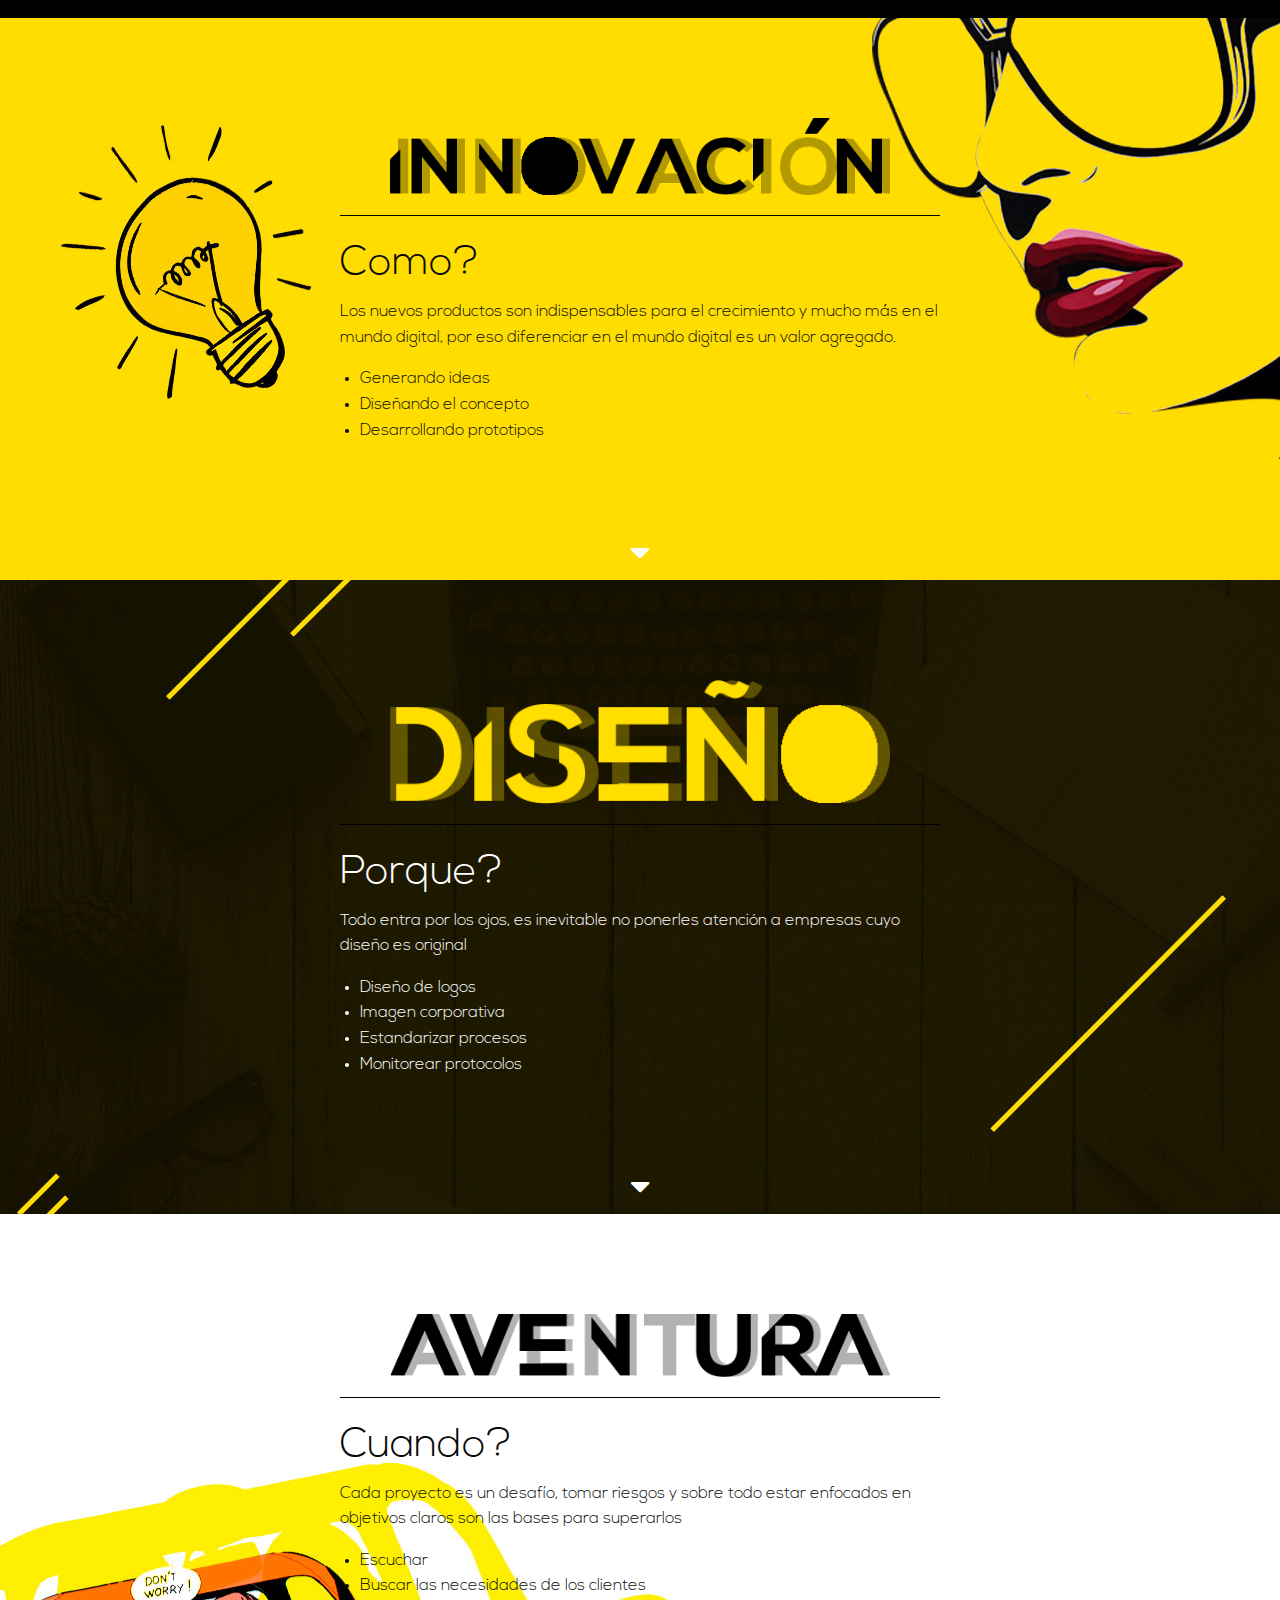
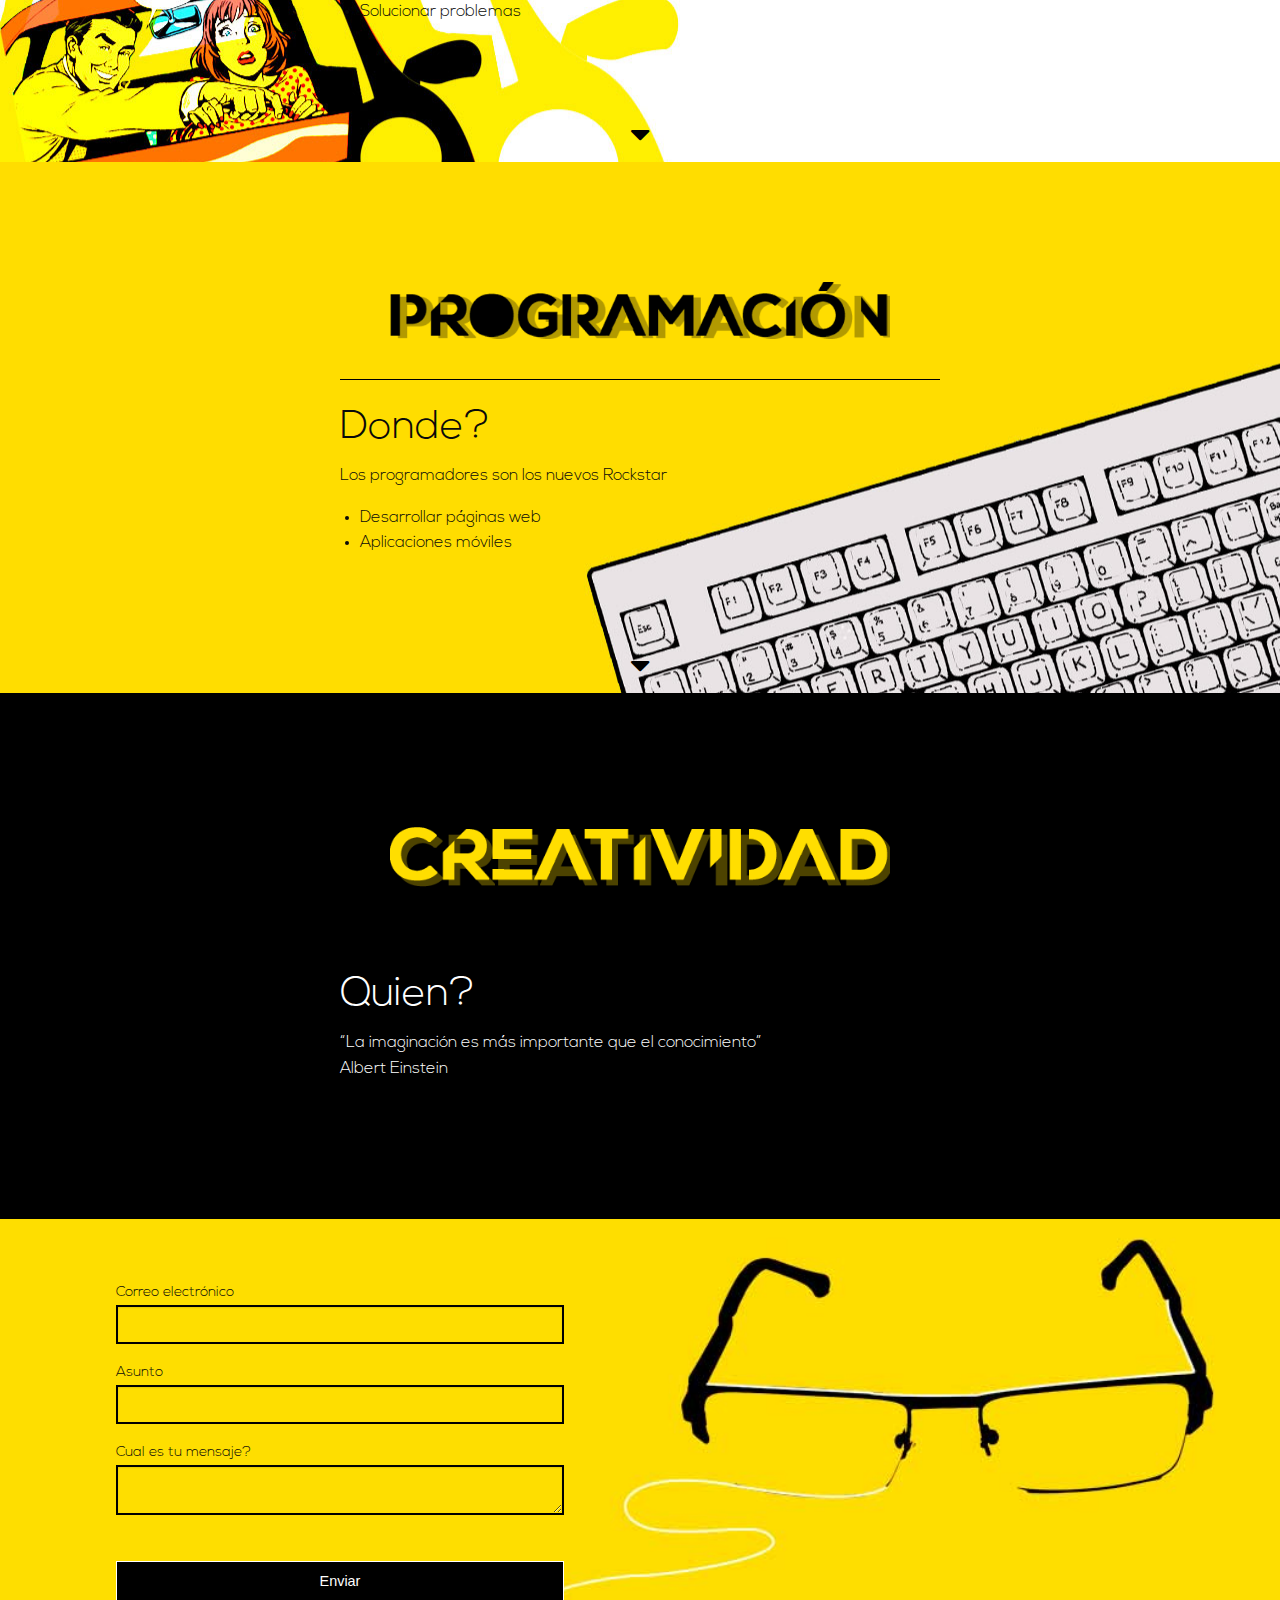
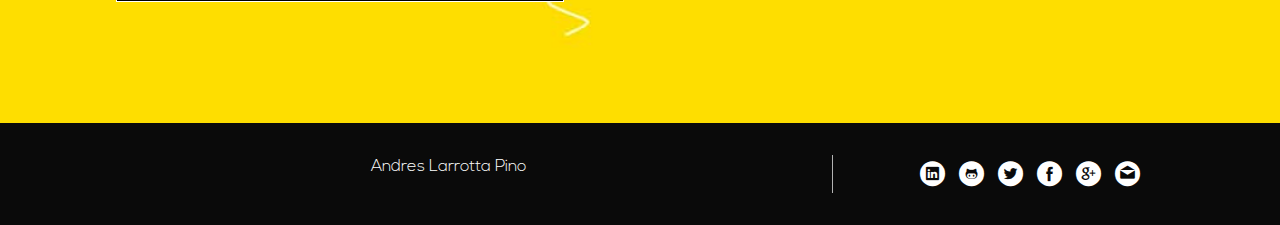
==== commit 896139ee: "portafolio con imagenes y sus internas" ====
--- a/index.html
+++ b/index.html
@@ -5,6 +5,8 @@
     <meta http-equiv="x-ua-compatible" content="ie=edge">
     <meta name="viewport" content="width=device-width, initial-scale=1.0">
     <meta name="theme-color" content="#fedb03"/>
+    <meta name="apple-mobile-web-app-capable" content="yes"/>
+    <meta name="apple-mobile-web-app-status-bar-style" content="#fedb03"/>
     <meta name="title" content="Andres Larrotta"/>
     <meta name="description" content="Soy un ingeniero en multimedia con amplios conocimientos en diseño web y desarrollo, aqui encontrarn todo mi portafolio."/>
     <meta name="language" content="es"/>
@@ -159,47 +161,49 @@
         <div id="carrusel">
           <div class="owl-carousel owl-theme">
             <div class="item">
-              <a href="#"><div class="proyecto">
+              <a href="portafolio/alcabama.html"><div class="proyecto">
                   <img src="img/portafolio/alcabama.jpg" alt="alcabama">
                   <div class="textos light">
                   <h2>Alcabama</h2>
-                   <!-- <p>ALCABAMA S.A. es una empresa dedicada a la promoción, gerencia, construcción y venta de proyectos inmobiliarios.</p> -->
-                  </div>
+                  <span class="fa fa-plus"></span>
+                  </div></a>
               </div>
-              </a>
             </div>
             <div class="item">
-               <div class="proyecto">
+               <a href="portafolio/ballons.html"><div class="proyecto">
                 <img src="img/portafolio/balloons.jpg" alt="balloons">
                     <div class="textos light">
-                    <h2>Balloons Colombia</h2>
-                    <!--  <p>Es una empresa de en donde encontraras todo para complementar tus fiestas.</p> -->
+                    <h2>Balloons</h2>
+                    <span class="fa fa-plus"></span>
                     </div>
-                </div>
-            </div>
-            <div class="item"><div class="proyecto">
+                </div></a>
+            </div>
+            <div class="item">
+              <a href="portafolio/intexab.html"><div class="proyecto">
               <img src="img/portafolio/intexab.jpg" alt="intexab">
                   <div class="textos light">
-                  <h2>Decoraciones intexab</h2>
-                  <!--  <p>Es una empresa dedicada a la industrial del diseño de continas enrollables inteligentes.</p> -->
+                  <h2>Intexab</h2>
+                  <span class="fa fa-plus"></span>
                   </div>
+              </div></a>
               </div>
-              </div>
-            <div class="item"> <div class="proyecto">
+            <div class="item">
+            <a href="portafolio/santamaria.html"><div class="proyecto">
               <img src="img/portafolio/santamaria.jpg" alt="santamaria">
                   <div class="textos light">
-                  <h2>Santa maria</h2>
-                  <!--  <p>Especialistas en Ortopedia y traumatologia, una empresa dedicada a ofrecer atención personalizada con alta calidad.</p> -->
+                  <h2>Santamaria</h2>
+                  <span class="fa fa-plus"></span>
                   </div>
-              </div>
-        </div>
-        <div class="item"><div class="proyecto">
+              </div></a>
+        </div>
+        <div class="item">
+        <a href="portafolio/motosau.html"><div class="proyecto">
               <img src="img/portafolio/motosau.jpg" alt="motosau">
                   <div class="textos light">
                   <h2>Motos AU</h2>
-                   <!-- <p>Empresa de accesorios y repuestos para moto.</p> -->
+                  <span class="fa fa-plus"></span>
                   </div>
-              </div>
+              </div></a>
         </div>
         </div>
         </div>
--- a/css/home.css
+++ b/css/home.css
@@ -111,8 +111,9 @@
     margin-bottom: 60px;
     margin-top: 60px;
 }
-.textos h2{
+.textos h2 {
     font-size: 1.3rem;
+    margin-top: 10px;
 }
 .textos p {
     width: 80%;
@@ -198,7 +199,7 @@
 #portafolio {
     background: black;
     width: 100%;
-    height: 400px;
+    height: 460px;
     background-size: 100%;
     background-position: center;
 }
--- a/css/carrusel_home.css
+++ b/css/carrusel_home.css
@@ -1,15 +1,18 @@
-#carrusel{
-	text-align: center;
+#carrusel {
+    text-align: center;
+    margin-bottom: 40px;
 }
 #carrusel .item{
 	text-align: center;
 	background: none;
 } 
 #carrusel .proyecto {
+    width: 200px;
+    height: 200px;
     text-align: center;
     transition: all 0.4s;
     margin: 0 auto;
-    padding: 10px;
+    padding: 40px;
 }
 #carrusel .proyecto img {
     width: 60px;
@@ -24,11 +27,35 @@
     text-align: center;
     padding-bottom: 50px;
 }
- #carrusel .proyecto:hover{
-  border: 1px solid white;
+#carrusel .proyecto:hover {
+    background: #ffdd00;
+    width: 200px;
+    height: 200px;
+    border-radius: 50%;
+    text-align: center;
+    transition: all 0.4s;
+    margin: 0 auto;
+    padding: 40px;
+}
+#carrusel .proyecto span {
+    background: #ffdd00;
+    color: black;
+    width: 25px;
+    height: 25px;
+    border-radius: 50%;
+    padding: 5px;
+    transition: all 0.4s;
+}
+#carrusel .proyecto span:hover {
+    background: black;
+    color: white;
+    width: 25px;
+    height: 25px;
+    border-radius: 50%;
+    padding: 5px;
 }
  #carrusel .proyecto:hover .textos{
-  color: white;
+  color: black;
 }
 .owl-theme .owl-nav [class*=owl-] {
     color: #FFF;
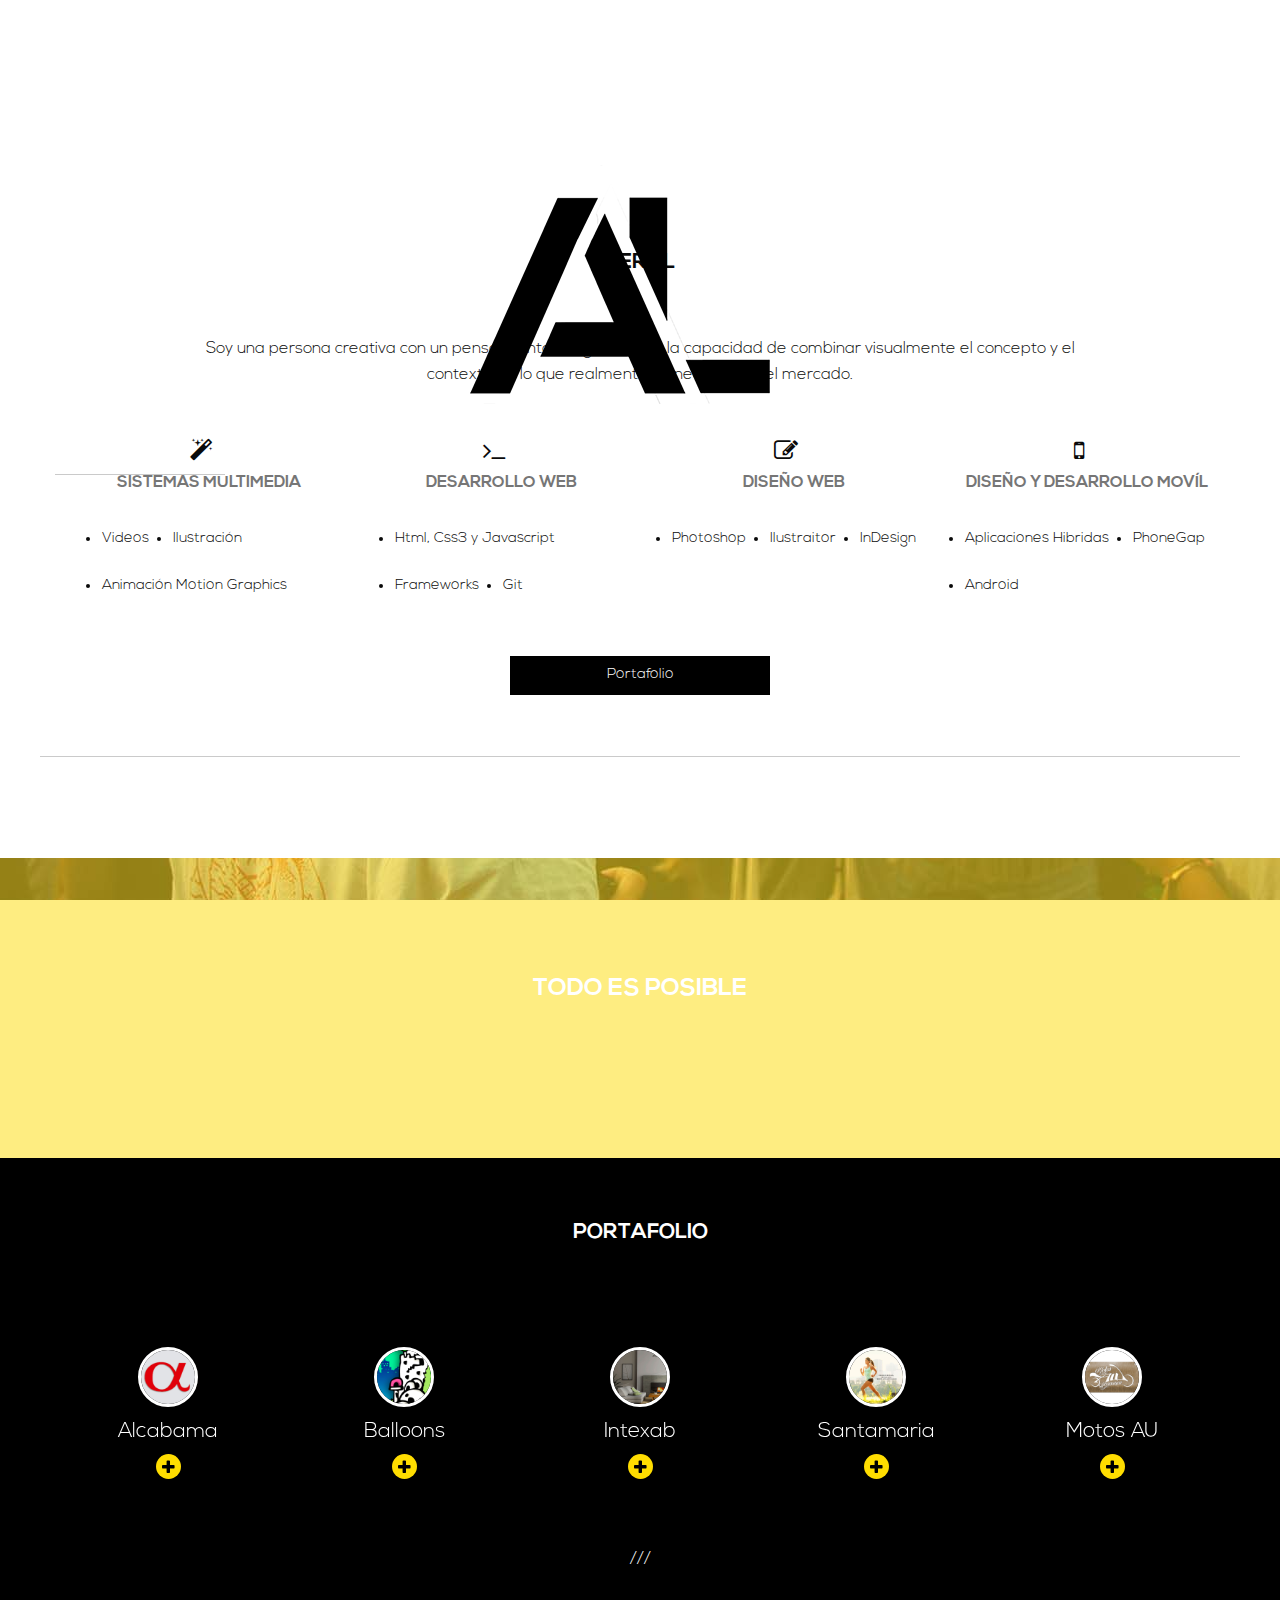
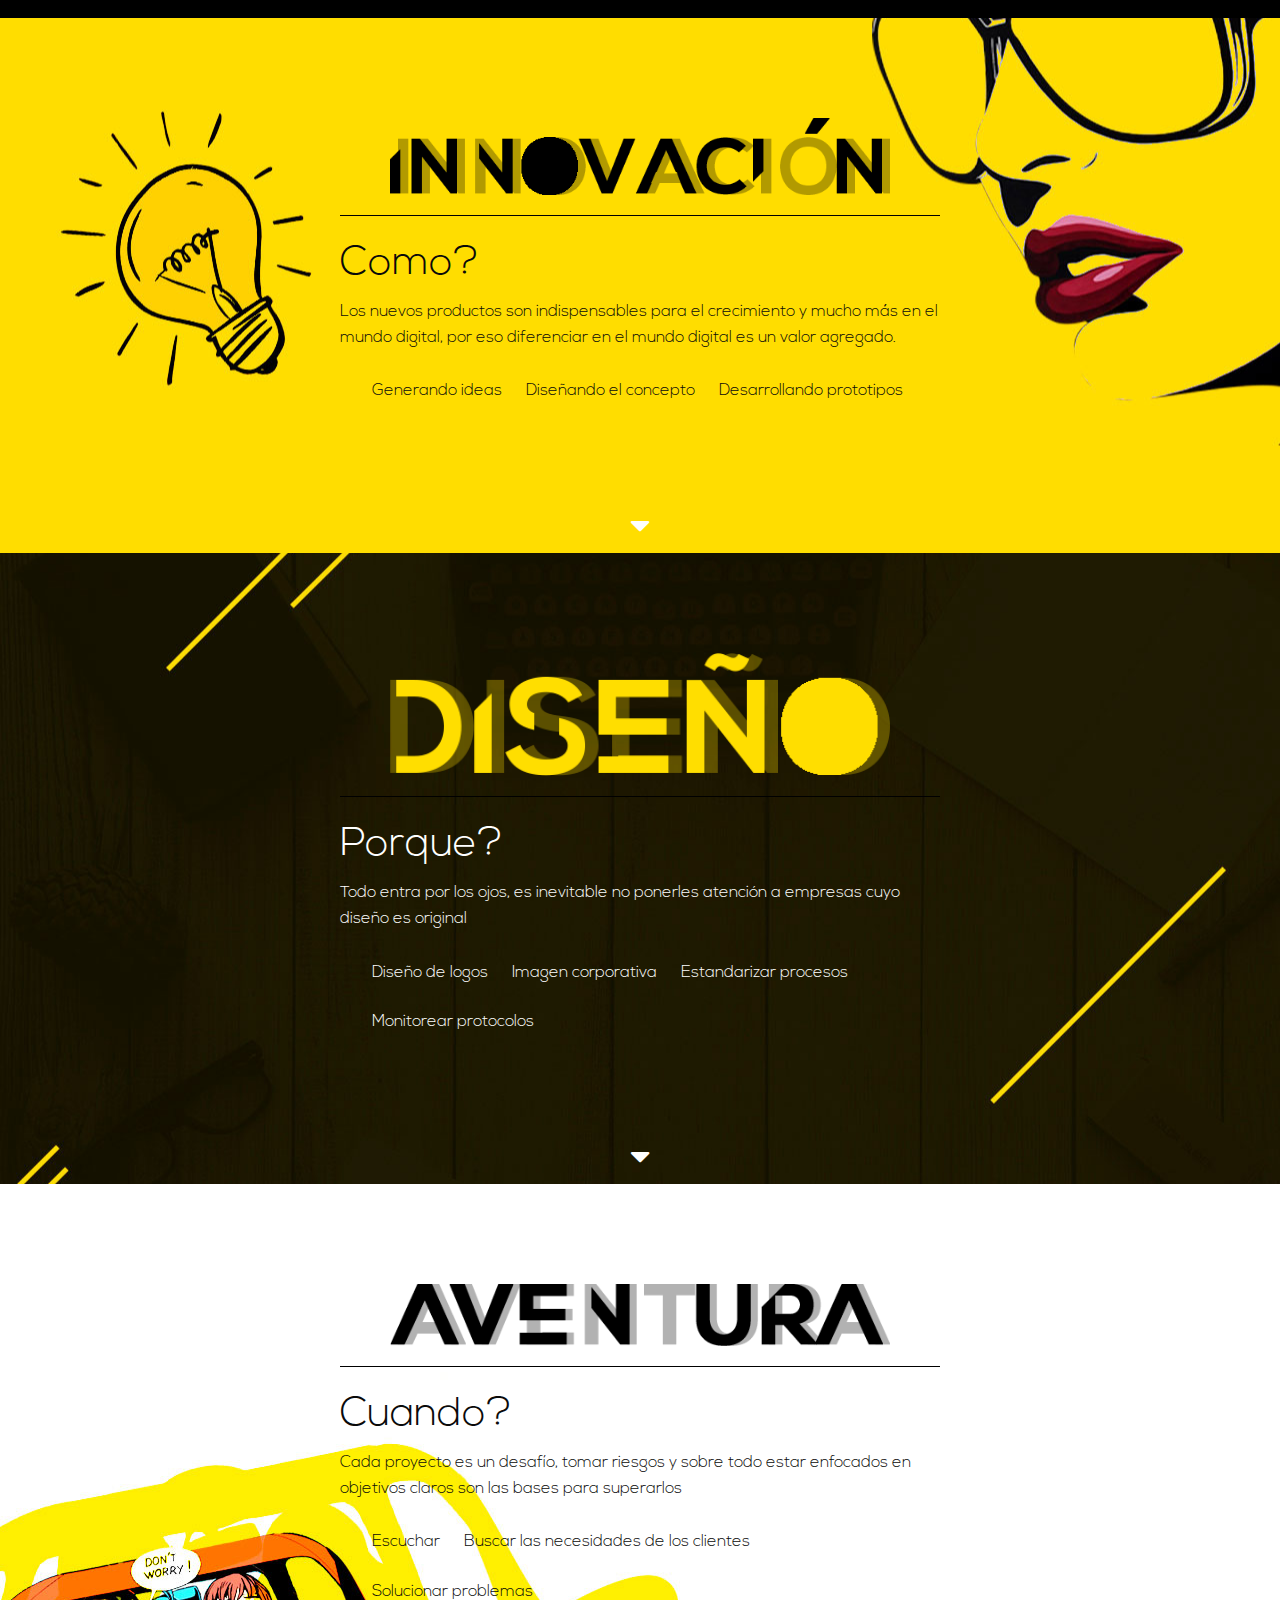
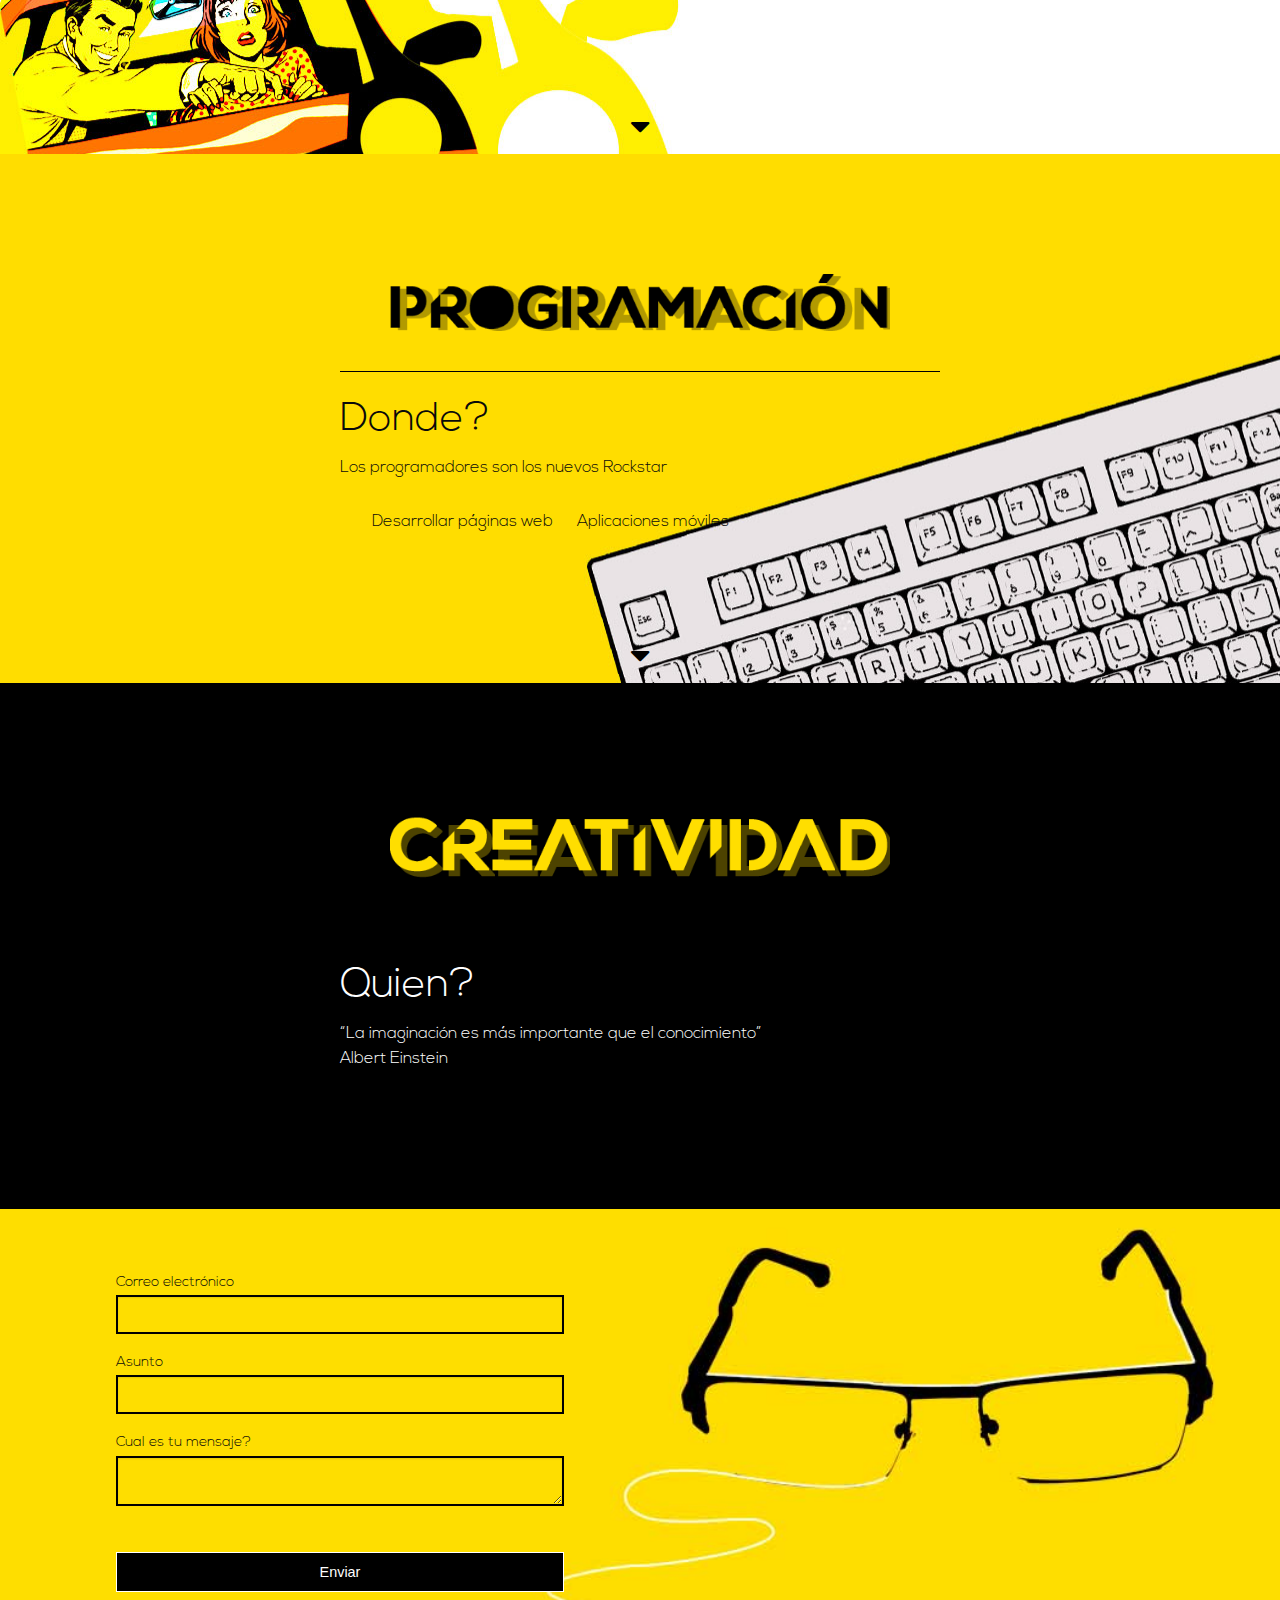
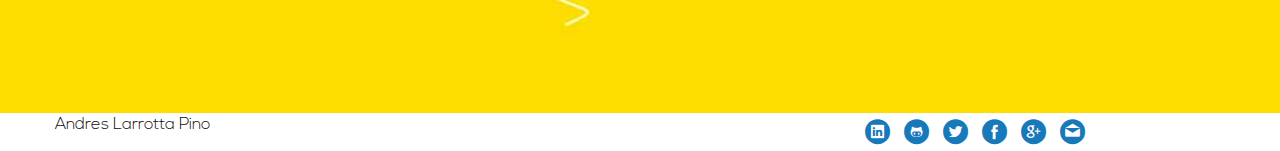
==== commit c097948a: "implementacion de js para el menu" ====
--- a/index.html
+++ b/index.html
@@ -19,6 +19,8 @@
     <link rel="stylesheet" type="text/css" href="css/fonts/social/social.css">
     <link rel="icon" href="img/icon.png">
     <link rel='stylesheet prefetch' href='https://cdnjs.cloudflare.com/ajax/libs/OwlCarousel2/2.1.5/assets/owl.carousel.min.css'>
+    <script src="https://ajax.googleapis.com/ajax/libs/jquery/1.12.4/jquery.min.js"></script>
+    <script src="js/menu.js"></script>
     <script>
   (function(i,s,o,g,r,a,m){i['GoogleAnalyticsObject']=r;i[r]=i[r]||function(){
   (i[r].q=i[r].q||[]).push(arguments)},i[r].l=1*new Date();a=s.createElement(o),
@@ -42,23 +44,21 @@
   <div>
     <section id="home">
     <header>
-    <nav>
-    <div class="row">
-      <div class="menu-centered">
-        <ul class="menu">
-          <li class="itemsmenu"><a href="#perfil" id="perfilmenu" >Perfil</a></li>
-          <li class="itemsmenu"><a href="#portafolio" id="portafoliomenu">Portafolio</a></li>
-          <li id="logo_home"><img src="img/andres_larrotta_logo.png" alt="logo andres larrota">   </li>
-          <li class="itemsmenu"><a href="#innovacion" id="soy">Elementos</a></li>
-          <li class="itemsmenu"><a href="#art" id="contactomenu">Contacto</a></li>
-        </ul>
-      </div>
-    </div>
-    </nav>
+      <nav>
+            <ul>
+              <li><a href="#perfil" id="perfilmenu" >Perfil</a></li>
+              <li><a href="#portafolio" id="portafoliomenu">Portafolio</a></li>
+            </ul>
+            <img id="logomenu" src="img/andres_larrotta_logo.png" alt="logo andres larrota">   
+            <ul>
+              <li><a href="#innovacion" id="soy">Elementos</a></li>
+              <li><a href="#art" id="contactomenu">Contacto</a></li>
+            </ul>
+      </nav>
     </header>
       <div class="contenido_home">
         <div class="row">
-          <div class="small-12 medium-2 large-2 columns">
+          <div class="small-12 medium-2 large-2 columns"> 
             <div class="textos_home">
             <h1>Andres Larrotta</h1>
             <hr>
--- a/css/menu.css
+++ b/css/menu.css
@@ -1,91 +1,38 @@
-header {
-  font-family: "Nexa";
-    background-color: white;
-    position: fixed;
-    width: 100%;
-    height: 50px;
-    z-index: 9;
+header{
+  position: fixed;
+  z-index: 9;
+  width: 100%;
+  height: 70px;
+  background-color: transparent;
+  -webkit-transition:background-color .5s;
 }
-.menu > li > a{
-    color: black;
-    padding-top: 0;
+nav{
+  display: table;
+  margin: auto;
+  height: 40px;
+  margin-top: 15px;
+  -webkit-transition:margin-left .5s;
 }
-.menu > li > a:hover{
-    color: black;
-    padding-top: 0;
-    text-decoration:underline;   
+ul{
+  display: block;
+  float: left;
+  list-style: none;
 }
-.menu img {
-    width: 41px;
+ul li{
+  float: left;
+  margin: 10px;
+  padding: 2px;
 }
-#logo_home {
-    background: white;
-    height: 70px;
-    width: 70px;
-    border-radius: 50%;
-    box-shadow: grey 0 0 6px;
+ul a{
+  color: white;
+  text-decoration: none;
 }
-#logo_home a {
-    display: block;
-     padding:0; 
-    line-height: 1;
-}
-/*inicio - footer*/
-.full-width {
-  max-width: 1400px;
-}
-.footer {
-  font-family: "Nexa";
-    background-color: #0a0a0a;
-    position: relative;
-    padding: 2rem 4rem;
-    text-align: center;
-    color: #fff;
-}
-.footer i {
-  font-size: 100px;
-}
+img#logomenu{
+  float: left;
+  display:block;
+  margin-left: 30px;
+  margin-right: 30px;
+  margin-top: 150px;
+  -webkit-transition:width .5s, height .5s, margin-right .5s, margin-top .5s;
 
-.footer h4 {
-  color: #fff;
-  font-size: 1em;
-  font-weight: 400;
-  text-transform: uppercase;
-  margin-top: 2.5rem;
-  margin-bottom: 10px;
-}
-.footer p, .footer a {
-  font-weight: 300;
-  font-size: .8em;
-  color: #fff;
-}
-
-@media screen and (max-width: 640px) {
-.menu-centered {
-    text-align: center;
-    margin-left: -6px;
-    width: 100%;
-}
-.menu > li > a {
-    color: black;
-    padding-top: 0;
-    padding: 0;
-}
-}
-@media screen and (max-width: 500px) {
-.menu .itemsmenu{
-    display: none;
-}
-}
-@media only screen and (min-width: 40.063em) {
-  .footer .columns:nth-child(n+2) {
-    border-left: 1px solid #b3b3b3;
-  }
-}
-.footer-links {
-  list-style-type: none;
-}
-.footer-links li {
-  margin-top: .5em;
-}
-/*fin - footer*/+}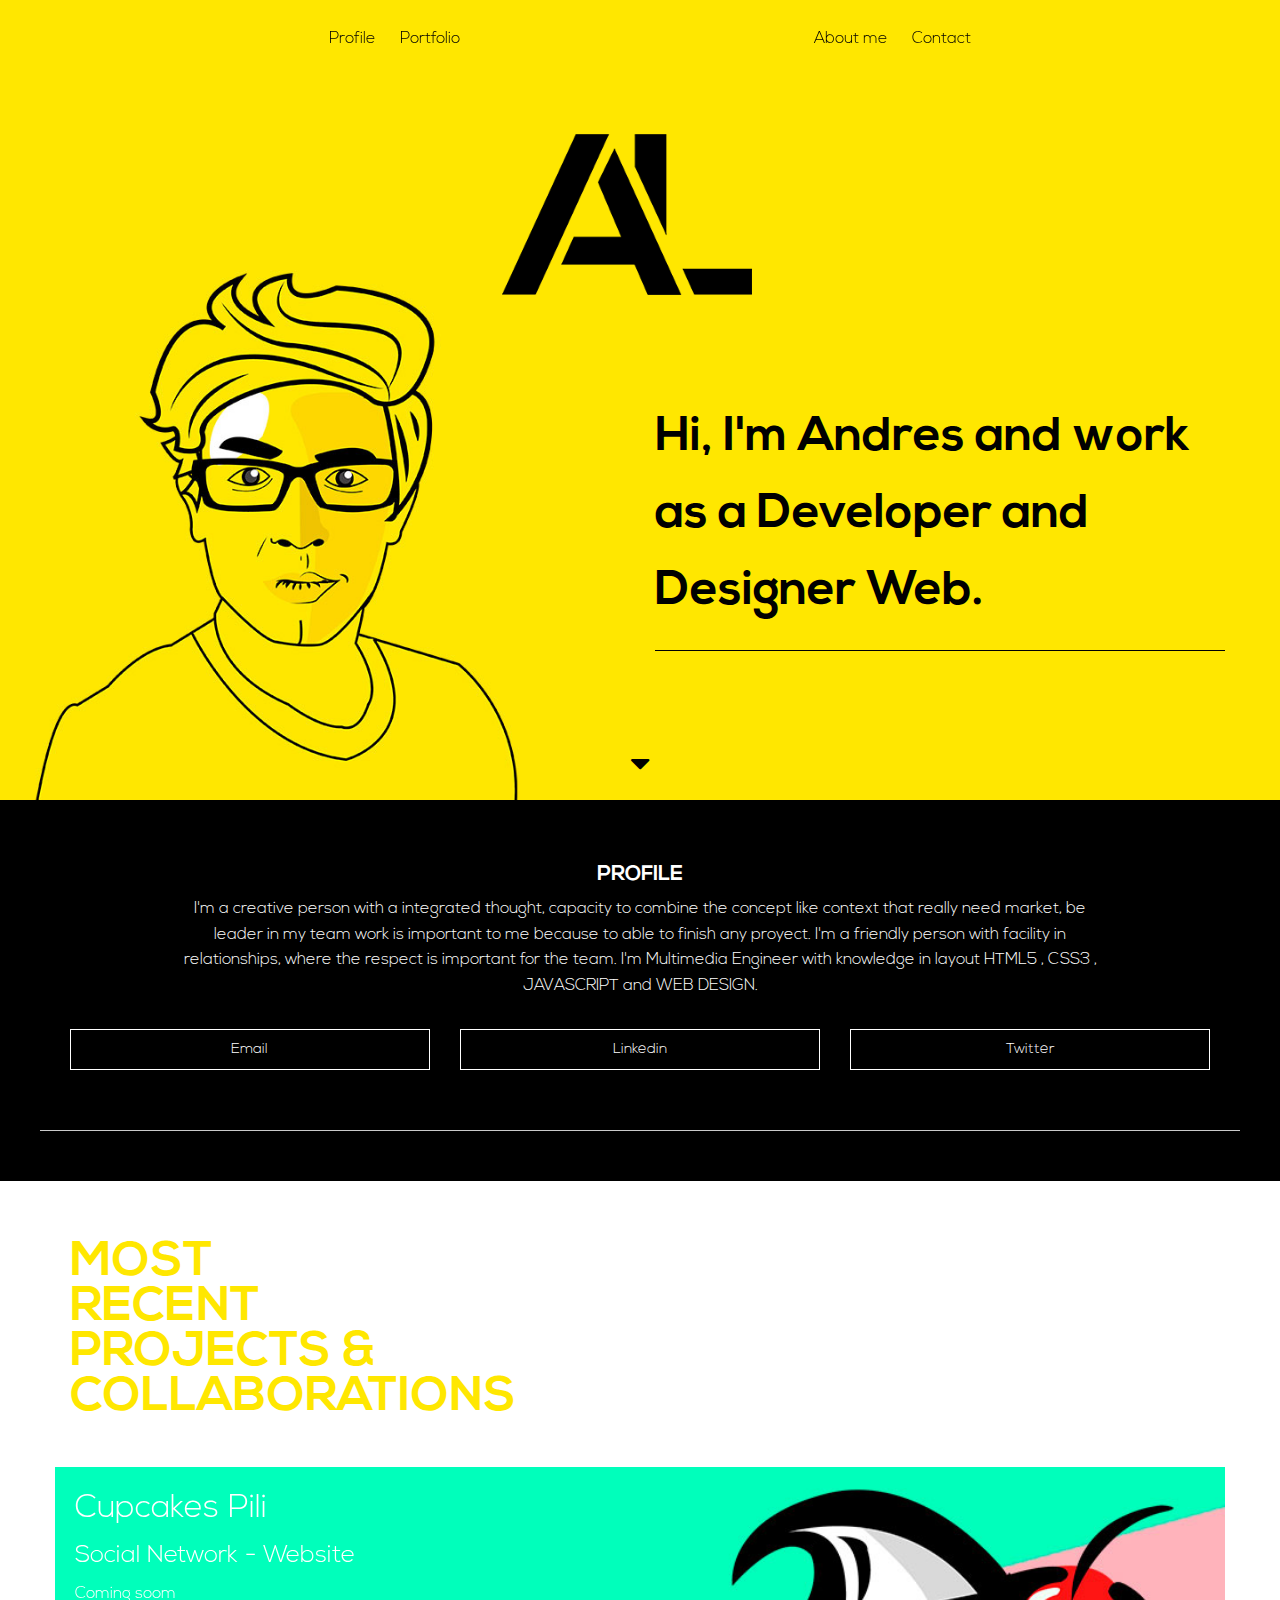
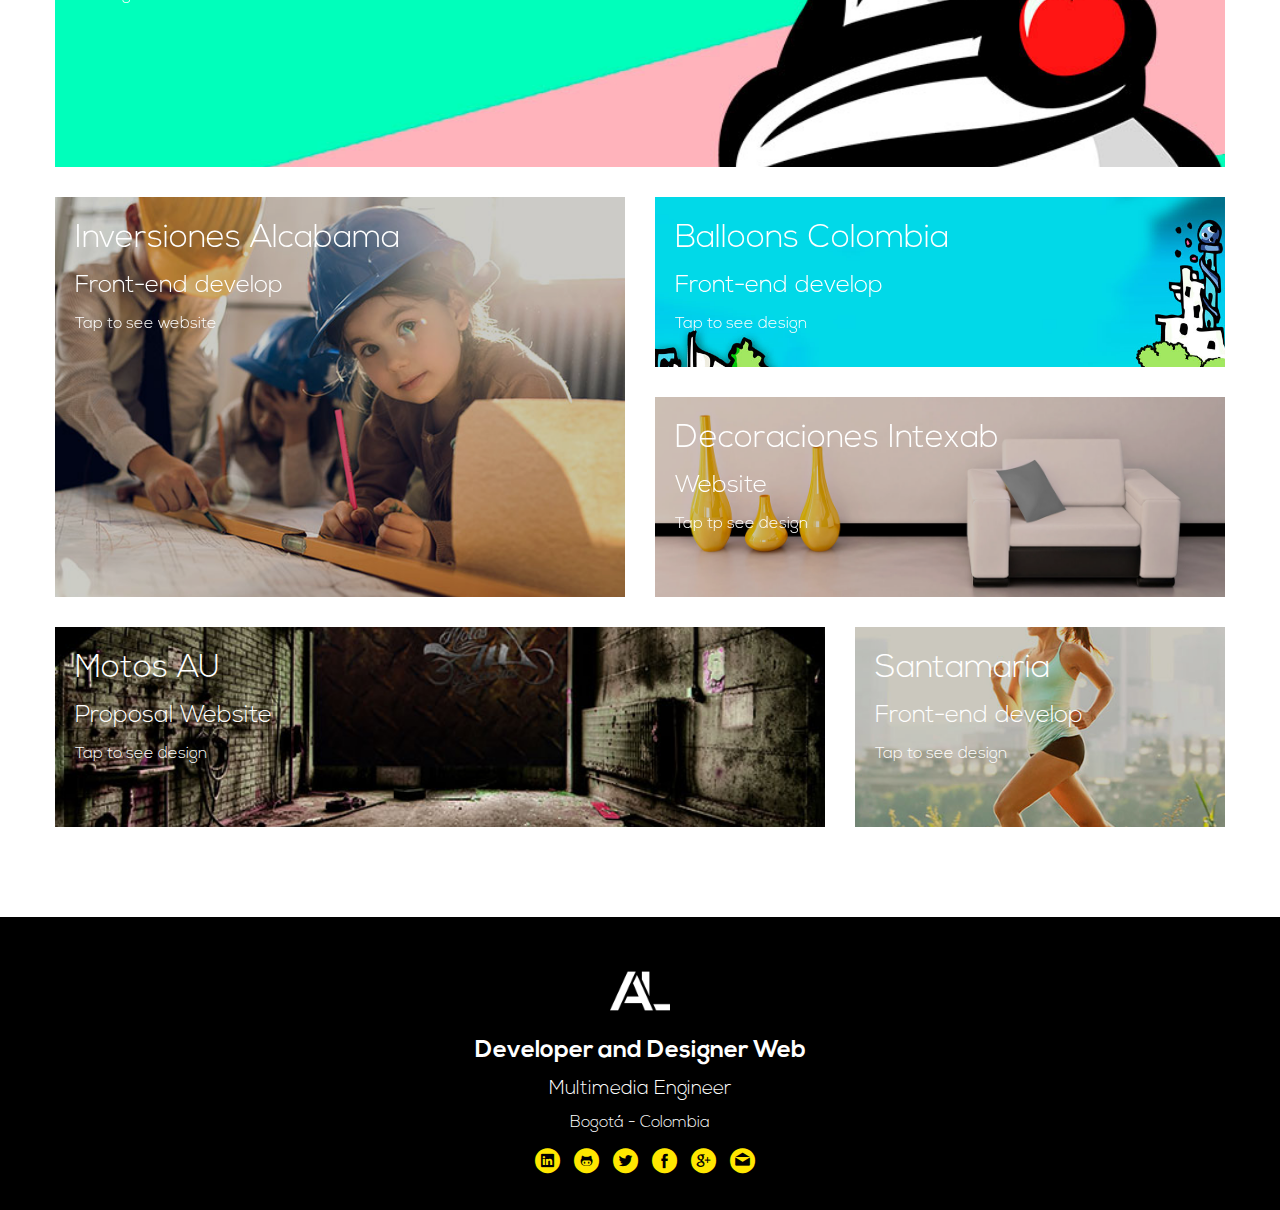
==== commit 82b9058a: "cambio del home e interna de mi portafolio" ====
--- a/index.html
+++ b/index.html
@@ -14,11 +14,10 @@
     <link rel="stylesheet" href="css/foundation.css">
     <link rel="stylesheet" href="css/home.css">
     <link rel="stylesheet" href="css/menu.css">
-    <link rel="stylesheet" href="css/carrusel_home.css">
+    <link rel="stylesheet" href="css/footer.css">
     <link rel="stylesheet" href="css/font-awesome.css">
     <link rel="stylesheet" type="text/css" href="css/fonts/social/social.css">
     <link rel="icon" href="img/icon.png">
-    <link rel='stylesheet prefetch' href='https://cdnjs.cloudflare.com/ajax/libs/OwlCarousel2/2.1.5/assets/owl.carousel.min.css'>
     <script src="https://ajax.googleapis.com/ajax/libs/jquery/1.12.4/jquery.min.js"></script>
     <script src="js/menu.js"></script>
     <script>
@@ -46,21 +45,31 @@
     <header>
       <nav>
             <ul>
-              <li><a href="#perfil" id="perfilmenu" >Perfil</a></li>
-              <li><a href="#portafolio" id="portafoliomenu">Portafolio</a></li>
+              <li><a href="#perfil" id="perfilmenu" >Profile</a></li>
+              <li><a href="#portafolio" id="portafoliomenu">Portfolio</a></li>
             </ul>
-            <img id="logomenu" src="img/andres_larrotta_logo.png" alt="logo andres larrota">   
+            <img id="logomenu" src="img/andres_larrotta_logo.png" alt="andres larrotta">   
             <ul>
-              <li><a href="#innovacion" id="soy">Elementos</a></li>
-              <li><a href="#art" id="contactomenu">Contacto</a></li>
+              <li><a href="#innovacion" id="soy">About me</a></li>
+              <li><a href="#art" id="contactomenu">Contact</a></li>
+            </ul>
+      </nav>
+      <nav class="menu_responsive">
+            <ul>
+              <li> <img id="logomenu" src="img/andres_larrotta_logo.png" alt="andres larrotta">   </li>
+              <li><a href="#perfil" id="perfilmenu" >Profile</a></li>
+              <li><a href="#portafolio" id="portafoliomenu">Portfolio</a></li>
+              <li><a href="#innovacion" id="soy">About me</a></li>
+              <li><a href="#art" id="contactomenu">Contact</a></li>
             </ul>
       </nav>
     </header>
       <div class="contenido_home">
         <div class="row">
-          <div class="small-12 medium-2 large-2 columns"> 
+          <div class="small-12 medium-6 large-6 columns"><br></div>
+          <div class="small-12 medium-6 large-6 columns"> 
             <div class="textos_home">
-            <h1>Andres Larrotta</h1>
+            <p><span>Hi, I'm Andres and work as a Developer and Designer Web.</span></p>
             <hr>
             </div>
           </div>
@@ -72,293 +81,123 @@
         </div>
       </div>
       <div class="videohome">
-        <video autoplay="autoplay" loop="loop" id="video_background" preload="auto" muted poster=""/>
-          <source src="videos/andres_larrotta.webm" type="video/webm" />
-          <source src="videos/andres_larrotta.ogv" type="video/ogv">
-          <source src="videos/andres_larrotta.mp4" type="video/mp4" />
-        </video/>
+       
       </div>
     </section>
   <section id="perfil">
   <div class="row">
     <div class="small-12 medium-12 large-12 columns">
 	  	<div class="textos">
-         <h1>PERFIL</h1>
-         <p>Soy una persona creativa con un pensamiento integrador con la capacidad de combinar visualmente el concepto y el contexto de lo que realmente se necesita en el mercado.</p>
+         <h1>PROFILE</h1>
+         <p>I'm a creative person with a integrated thought, capacity to combine the concept like context that really need market, be leader in my team work is important to me because to able to finish any proyect.
+I'm a friendly person with facility in relationships, where the respect is important for the team.
+I'm Multimedia Engineer with knowledge in layout HTML5 , CSS3 , JAVASCRIPT and WEB DESIGN.</p>
 	  	</div>
-       <div class="small-12 medium-3 large-3 columns">
-        <div class="icons_skills">
-          <span class="fa fa-magic" aria-hidden="true"></span>
-          <h2>Sistemas Multimedia</h2>
-          <ul>
-            <li>Videos</li>
-            <li>Ilustración</li>
-            <li>Animación Motion Graphics</li>
-          </ul>
-        </div>
-       </div>
-       <div class="small-12 medium-3 large-3 columns">
-         <div class="icons_skills">
-          <span class="fa fa-terminal" aria-hidden="true"></span>
-          <h2>Desarrollo Web</h2>
-          <ul>
-            <li>Html, Css3 y Javascript</li>
-            <li>Frameworks</li>
-            <li>Git</li>
-          </ul>
-        </div>
-      
-       </div>
-       <div class="small-12 medium-3 large-3 columns">
-        <div class="row">
-         <div class="icons_skills">
-          <span class="fa fa-pencil-square-o" aria-hidden="true"></span>
-          <h2>Diseño Web</h2>
-          <ul>
-            <li>Photoshop</li>
-            <li>Ilustraitor</li>
-            <li>InDesign</li>
-          </ul>
-        </div>
-        </div>
-       </div>
-       <div class="small-12 medium-3 large-3 columns">
-        <div class="row">
-         <div class="icons_skills">
-          <span class="fa fa-mobile" aria-hidden="true"></span>
-          <h2>Diseño y Desarrollo Movíl</h2>
-          <ul>
-            <li>Aplicaciones Hibridas</li>
-            <li>PhoneGap</li>
-            <li>Android</li>
-          </ul>
-        </div>
-        </div>
-       </div>
-        <div class="small-10 medium-3 large-3 small-centered medium-centered large-centered columns">
-             <a href="#portafolio" class="button">Portafolio</a>
+        <div class="small-12 medium-4 large-4 columns">
+             <a href="mailto:andres@andreslarrotta.com" class="button">Email</a>
+        </div>
+         <div class="small-12 medium-4 large-4 columns">
+             <a href="https://www.linkedin.com/in/andres-felipe-larrotta-pino-97772849" target="_blanck" class="button">Linkedin</a>
+        </div>
+         <div class="small-12 medium-4 large-4 columns">
+             <a href="https://twitter.com/pipelarrotta" class="button">Twitter</a>
         </div>
 	  </div>
     <hr>
   </div>
 </section>
-<section id="imagecolor">
-    <div class="row">
-    <div class="text">
-      <p>Todo es posible</p>
-    </div>
-    </div>
-  <div class="filter"></div>
-</section>
+
+<div class="row">
+  <section id="titulo_projects">
+    <p>MOST<br>RECENT<br>PROJECTS &<br>COLLABORATIONS</p>
+  </section>
+</div>
 <section id="portafolio">
   <div class="row">
     <div class="small-12 medium-12 large-12 columns">
-        <div class="textos light">
-         <h1>PORTAFOLIO</h1>
-        </div>
-    </div>
-     <div class="small-12 medium-12 large-12 columns">
-        <div id="carrusel">
-          <div class="owl-carousel owl-theme">
-            <div class="item">
-              <a href="portafolio/alcabama.html"><div class="proyecto">
-                  <img src="img/portafolio/alcabama.jpg" alt="alcabama">
-                  <div class="textos light">
-                  <h2>Alcabama</h2>
-                  <span class="fa fa-plus"></span>
-                  </div></a>
-              </div>
-            </div>
-            <div class="item">
-               <a href="portafolio/ballons.html"><div class="proyecto">
-                <img src="img/portafolio/balloons.jpg" alt="balloons">
-                    <div class="textos light">
-                    <h2>Balloons</h2>
-                    <span class="fa fa-plus"></span>
-                    </div>
-                </div></a>
-            </div>
-            <div class="item">
-              <a href="portafolio/intexab.html"><div class="proyecto">
-              <img src="img/portafolio/intexab.jpg" alt="intexab">
-                  <div class="textos light">
-                  <h2>Intexab</h2>
-                  <span class="fa fa-plus"></span>
-                  </div>
-              </div></a>
-              </div>
-            <div class="item">
-            <a href="portafolio/santamaria.html"><div class="proyecto">
-              <img src="img/portafolio/santamaria.jpg" alt="santamaria">
-                  <div class="textos light">
-                  <h2>Santamaria</h2>
-                  <span class="fa fa-plus"></span>
-                  </div>
-              </div></a>
-        </div>
-        <div class="item">
-        <a href="portafolio/motosau.html"><div class="proyecto">
-              <img src="img/portafolio/motosau.jpg" alt="motosau">
-                  <div class="textos light">
-                  <h2>Motos AU</h2>
-                  <span class="fa fa-plus"></span>
-                  </div>
-              </div></a>
-        </div>
-        </div>
-        </div>
-    </div>
-    <div class="small-12 medium-12 large-12 columns">
-        <div class="textos light">
-            ///
-        </div>
-    </div>
-  </div>
-</section>
-<section id="innovacion">
-  <div class="row">
-  <div class="image">
-    <img src="img/innovacion/titulo.png" alt="innocacion">
-    <hr>
-  </div>
-    <div class="textos_pilares">
-    <h2>Como?</h2>
-    <p>Los nuevos productos son indispensables para el crecimiento y mucho más en el mundo digital, por eso diferenciar en el mundo digital es un valor agregado.</p>
-    <ul>
-      <li>Generando ideas</li>
-      <li>Diseñando el concepto</li>
-      <li>Desarrollando prototipos</li>
-    </ul>
-    </div>
-    <div class="small-12 medium-12 large-12 columns">
-            <div class="flecha floating">
-            <span class="fa fa-caret-down" aria-hidden="true"></span>
-            </div>
-          </div>
-  </div>
-</section>
-<section id="diseno">
-  <div class="row">
-  <div class="image light">
-    <img src="img/diseno/titulo.png" alt="diseño">
-    <hr>
-  </div>
-    <div class="textos_pilares light">
-    <h2>Porque?</h2>
-    <p>Todo entra por los ojos, es inevitable no ponerles atención a empresas cuyo diseño es original</p>
-    <ul>
-      <li>Diseño de logos</li>
-      <li>Imagen corporativa</li>
-      <li>Estandarizar procesos</li>
-      <li>Monitorear protocolos</li>
-    </ul>
-    </div>
-    <div class="small-12 medium-12 large-12 columns">
-      <div class="flecha floating">
-      <span class="fa fa-caret-down" aria-hidden="true"></span>
-      </div>
-    </div>
-  </div>
-</section>
-<section id="aventura">
-  <div class="row">
-  <div class="image">
-    <img src="img/aventura/titulo.png" alt="diseño">
-    <hr>
-  </div>
-    <div class="textos_pilares">
-    <h2>Cuando?</h2>
-    <p>Cada proyecto es un desafío, tomar riesgos y sobre todo estar enfocados en objetivos claros son las bases para superarlos</p>
-    <ul>
-      <li>Escuchar</li>
-      <li>Buscar las necesidades de los clientes</li>
-      <li>Solucionar problemas</li>
-    </ul>
-    </div>
-    <div class="small-12 medium-12 large-12 columns">
-      <div class="flecha floating black">
-      <span class="fa fa-caret-down" aria-hidden="true"></span>
-      </div>
-    </div>
-  </div>
-</section>
-<section id="programacion">
-  <div class="row">
-  <div class="image">
-    <img src="img/programacion/titulo.png" alt="programación">
-    <hr>
-  </div>
-    <div class="textos_pilares">
-    <h2>Donde?</h2>
-    <p>Los programadores son los nuevos Rockstar</p>
-    <ul>
-      <li>Desarrollar páginas web</li>
-      <li>Aplicaciones móviles</li>
-    </ul>
-    </div>
-    <div class="small-12 medium-12 large-12 columns">
-      <div class="flecha floating black">
-      <span class="fa fa-caret-down" aria-hidden="true"></span>
-      </div>
-    </div>
-  </div>
-</section>
-<section id="creatividad">
-  <div class="row">
-  <div class="image light">
-    <img src="img/creatividad/titulo.png" alt="creatividad">
-    <hr>
-  </div>
-    <div class="textos_pilares light">
-    <h2>Quien?</h2>
-    <p>“La imaginación es más importante que el conocimiento” <br> Albert Einstein</p>
-    </div>
-    <div class="small-12 medium-12 large-12 columns">
-      <div class="flecha floating black">
-      <span class="fa fa-caret-down" aria-hidden="true"></span>
-      </div>
-    </div>
-  </div>
-</section>
-<section id="art">
-    <div class="row">
+      <a href="http://cupcakespili.com/" target="_blank">
+      <div id="cupcakespili" class="project">
+        <div class="texts">
+          <h1>Cupcakes Pili</h1>
+          <h2>Social Network - Website</h2>
+          <p>Coming soom</p>
+        </div>
+        <!-- <div class="filter"></div> -->
+      </div>
+      </a> 
+    </div>
+    <div class="small-12 medium-6 large-6 columns">
+      <a href="http://alcabama.com/" target="_blank">
+      <div id="alcabama" class="project">
+        <div class="texts">
+          <h1>Inversiones Alcabama</h1>
+          <h2>Front-end develop</h2>
+          <p>Tap to see website</p>
+        </div>
+        <div class="filter"></div>
+      </div>
+      </a> 
+    </div>
+    <div class="small-12 medium-6 large-6 columns">
+      <a href="portafolio/ballons.html" target="_blank">
+      <div id="balloons" class="project">
+        <div class="texts">
+          <h1>Balloons Colombia</h1>
+          <h2>Front-end develop</h2>
+          <p>Tap to see design</p>
+        </div>
+        <!-- <div class="filter"></div> -->
+      </div>
+      </a> 
+    </div>
       <div class="small-12 medium-6 large-6 columns">
-      <div id="formulario_contacto">
-      <form action="contact.php" method="post">
-      <div class="row">
-      <div class="medium-12 columns">
-      <label>Correo electrónico
-      <input type="email" name="cf_email" required placeholder="">
-      </label>
-      </div>
-      <div class="medium-12 columns">
-      <label>Asunto
-      <input type="text" name="cf_name" required placeholder="">
-      </label>
-      </div>
-      <div class="medium-12 columns">
-      <label>
-      Cual es tu mensaje?
-      <textarea name="cf_message" required type="text"  placeholder=""></textarea>
-      </label>
-      </div>
-      <div class="small-12 columns">
-      <input class="button" type="submit" name ="submit" value="Enviar" />
-      </div>
-      </div>
-      </form>
-      </div>
-      </div>
-      <div class="small-12 medium-6 large-6 columns"></div>
+      <a href="#" target="_blank">
+      <div id="intexab" class="project">
+        <div class="texts">
+          <h1>Decoraciones Intexab</h1>
+          <h2>Website</h2>
+          <p>Tap tp see design</p>
+        </div>
+        <div class="filter"></div>
+      </div>
+      </a> 
+    </div>
+     <div class="small-12 medium-8 large-8 columns">
+      <a href="#" target="_blank">
+      <div id="motosAU" class="project">
+        <div class="texts">
+          <h1>Motos AU</h1>
+          <h2>Proposal Website</h2>
+          <p>Tap to see design</p>
+        </div>
+        <!-- <div class="filter"></div> -->
+      </div>
+      </a> 
+    </div>
+     <div class="small-12 medium-4 large-4 columns">
+      <a href="#" target="_blank">
+      <div id="santamaria" class="project">
+        <div class="texts">
+          <h1>Santamaria</h1>
+          <h2>Front-end develop</h2>
+          <p>Tap to see design</p>
+        </div>
+        <div class="filter"></div>
+      </div>
+      </a> 
+    </div>
     </div>
 </section>
 <!-- Footer -->
 <footer class="footer">
   <div class="row full-width">
-    <div class="small-12 medium-8 large-8 columns">
-      Andres Larrotta Pino 
-    </div>
-    <div class="small-12 medium-4 large-4 columns">
+    <div class="small-12 medium-12 large-12 columns">
+      <img src="img/andres_larrotta_logo_footer.png" alt="andres larrotta">
+      <h1>Developer and Designer Web</h1>
+      <h2>Multimedia Engineer</h2>
+      <h3>Bogotá - Colombia</h3>
+    </div>
+    <div class="small-12 medium-12 large-12 columns">
       <div class="redes">
 			<a href="https://www.linkedin.com/in/andres-felipe-larrotta-pino-97772849" target="_blanck"><span class="flaticon-linkedin-logo-button"></span></a>
 			<a href="https://github.com/andreslarrotta" target="_blanck"><span class="flaticon-github-logo"></span></a>
@@ -375,7 +214,5 @@
 <script src="js/vendor/foundation.js"></script>
 <script src="js/app.js"></script>
 <script src="js/scrollPage.js"></script>
-<script src='https://cdnjs.cloudflare.com/ajax/libs/OwlCarousel2/2.1.5/owl.carousel.min.js'></script>
-<script src="js/carrusel.js"></script>
 </body>
 </html>
--- a/css/home.css
+++ b/css/home.css
@@ -45,19 +45,22 @@
 }
 .videohome {
     width: 100%;
-    height: 100%;
+    height: 800px;
+    background: url(../img/bg_home.jpg);
+    background-size: cover;
+    background-position: left;
     position: relative;
 }
 #perfil {
     position: relative;
     width: 100%;
     padding: 30px;
-    background: white;
+    background: black;
     background-size: 100%;
-    height: 700px;
+    color: white;
 }
 .textos_home {
-    color: white;
+    color: black;
     margin-top: 100px;
 }
 .textos_home h1 {
@@ -73,6 +76,20 @@
     display: inline-block;
     padding: 12px;
 }
+.textos_home p span {
+    font-family: 'Nexa_Bold';
+    font-size: 3rem;
+}
+.textos_home hr {
+    clear: both;
+    max-width: 75rem;
+    height: 0;
+    margin: 1.25rem auto;
+    border-top: 0;
+    border-right: 0;
+    border-bottom: 1px solid #000000;
+    border-left: 0;
+}
 .textos_home a{
   color: white;
 }
@@ -86,7 +103,7 @@
     list-style: none;
 }
 .flecha {
-    color: white;
+    color: black;
     text-align: center;
     font-size: 2rem;
     padding-top: 72px;
@@ -108,8 +125,7 @@
     font-weight: bold;
     font-size: 1.3rem;
     text-align: center;
-    margin-bottom: 60px;
-    margin-top: 60px;
+    margin-top: 30px;
 }
 .textos h2 {
     font-size: 1.3rem;
@@ -119,42 +135,8 @@
     width: 80%;
     margin: 0 auto;
     text-align: center;
-    padding-bottom: 50px;
-}
-.icons_skills {
-    text-align: left;
-}
-.icons_skills .fa {
-    font-size: 1.5rem;
-    text-align: center;
-    display: inline-block;
-    float: left;
-    width: 100%;
-}
-.icons_skills h2 {
-    font-family: 'Nexa_Bold';
-    text-transform: uppercase;
-    font-size: 1rem;
-    margin-top: 10px;
-    margin-bottom: 20px;
-    padding-left: 16px;
-    color: #767676;
-    text-align: center;
-    float: left;
-    width: 100%;
-}
-.icons_skills p {
-    float: left;
-    font-size: 0.8rem;
-    padding-left: 40px;
-}
-.icons_skills ul {
-    margin-left: 1.25rem;
-    list-style-type: disc;
-    float: left;
-    width: 100%;
-    font-size: 0.9rem;
-}
+}
+
 .button {
     background: black;
     margin-top: 30px;
@@ -168,71 +150,7 @@
     color: black;
     border: 1px solid black;
 }
-#imagecolor {
-    width: 100%;
-    height: 300px;
-    background: url(../img/Backgroundcolor.jpg);
-    background-size: cover;
-    background-position: center;
-    background-attachment: fixed;
-    position: relative;
-}
-#imagecolor .text {
-    font-family: 'Nexa_Bold';
-    color: white;
-    font-size: 1.5rem;
-    z-index: 1;
-    position: absolute;
-    text-transform: uppercase;
-    text-align: center;
-    width: 100%;
-    padding: 112px;
-    left: 0;
-}
-#imagecolor .filter {
-    width: 100%;
-    height: 100%;
-    background: rgba(254, 219, 3, 0.5);
-    position: absolute;
-    top: 0;
-}
-#portafolio {
-    background: black;
-    width: 100%;
-    height: 460px;
-    background-size: 100%;
-    background-position: center;
-}
-#innovacion{
-    width: 100%;
-    background: url(../img/innovacion/background.jpg);
-    background-size: cover;
-    background-position: center;
-}
-#diseno{
-    width: 100%;
-    background: url(../img/diseno/background.jpg);
-    background-size: cover;
-    background-position: center;
-}
-#aventura{
-    width: 100%;
-    background: url(../img/aventura/background.jpg);
-    background-size: cover;
-    background-position: center;
-}
-#programacion{
-    width: 100%;
-    background: url(../img/programacion/background.jpg);
-    background-size: cover;
-    background-position: center;
-}
-#creatividad{
-    width: 100%;
-    background: black;
-    background-size: cover;
-    background-position: center;
-}
+
 .image {
     text-align: center;
     margin-top: 100px;
@@ -250,172 +168,142 @@
     border-bottom: 1px solid black;
     border-left: 0;
 }
-.textos_pilares {
-    text-align: left;
-    margin-top: 30px;
-    margin: 0 auto;
-    width: 50%;
-}
-#art {
-    width: 100%;
-    height: auto;
-    background: url(../img/Backgroundart.jpg);
-    background-size: cover;
-    background-position: top right;
+#titulo_projects{
+    padding: 30px;
+}
+#titulo_projects p {
+    font-family: 'Nexa_Bold';
+    font-size: 3rem;
+    line-height: 45px;
+    color: #ffe700;
+    margin-top: 30px;
+}
+.project{
+    width: 100%;
+    height: 300px;
+    position: relative;
+    padding: 20px;
+    margin-bottom: 30px;
+}
+#cupcakespili{
+    background: url(../img/projects_recents/cupcakespili.jpg);
+    background-size: cover;
+    background-position: center;
+    transition: all 0.4s;
+}
+#alcabama{
+    height: 400px;
+    background: url(../img/projects_recents/alcabama.jpg);
+    background-size: cover;
+    background-position: center;
+    transition: all 0.4s;
+}
+#balloons{
+    height: 170px;
+    background: url(../img/projects_recents/balloons.jpg);
+    background-size: cover;
+    background-position: center;
+    transition: all 0.4s;
+}
+#intexab{
+    height: 200px;
+    background: url(../img/projects_recents/intexab.jpg);
+    background-size: cover;
+    background-position: center;
+    transition: all 0.4s;
+}
+#santamaria{
+    height: 200px;
+    background: url(../img/projects_recents/santamaria.jpg);
+    background-size: cover;
+    background-position: center;
+    transition: all 0.4s;
+}
+#motosAU{
+    height: 200px;
+    background: url(../img/projects_recents/motosau.jpg);
+    background-size: cover;
+    background-position: center;
+    transition: all 0.4s;
+}
+.texts {
+    z-index: 9;
+    position: absolute;
+    color: white;
+}
+.texts h1{
+    font-size: 2rem;
+}
+.texts h2{
+     font-size: 1.5rem;
+}
+.filter{
+    background: rgba(0, 0, 0, 0.2);
+    width: 100%;
+    height: 100%;
+    position: absolute;
+    top: 0;
+    left: 0;
+    z-index: 1;
 }
 #formulario_contacto{
       margin: 61px;
 }
+@media screen and (max-width: 700px) {
+.contenido_home {
+    height: 600px;
+    width: 100%;
+    z-index: 3;
+}
+.textos_home {
+    color: black;
+    margin-top: 100px;
+    padding: 36px;
+    background: rgba(255, 255, 255, 0.61);
+}
+.textos p {
+    width: 100%;
+    margin: 0 auto;
+    font-size: 1.5rem;
+    text-align: justify;
+}
+.button {
+    background: black;
+    margin-top: 30px;
+    font-size: 1.5rem;
+    border: 1px solid white;
+    margin-bottom: 0;
+    width: 100%;
+}
+}
+@media screen and (max-width: 450px) {
+.textos_home {
+    color: black;
+    margin-top: 35px;
+    padding: 36px;
+    background: rgba(255, 255, 255, 0.61);
+}
+.textos_home p span {
+    font-family: 'Nexa_Bold';
+    font-size: 2rem;
+}
+.textos p {
+    width: 100%;
+    margin: 0 auto;
+    font-size: 1rem;
+    text-align: justify;
+}
+#titulo_projects p {
+    font-family: 'Nexa_Bold';
+    font-size: 2rem;
+    line-height: 45px;
+    color: #ffe700;
+    margin-top: 30px;
+}
+}
 @media screen and (max-width: 769px) {
-    #home {
-    background:white;
-    background-size: 100%;
-    position: relative;
-    z-index: 2;
-    width: 100%;
-    height: 700px;
-}
-#perfil {
-    position: relative;
-    width: 100%;
-    padding: 30px;
-    background: white;
-    background-position: 273px;
-    height: 700px;
-}
-#portafolio {
-    background: black;
-    width: 100%;
-    height: 700px;
-}
-}
-@media screen and (max-width: 640px) {
- .menu-text img {
-    width: 60px;
-    margin: 0 auto;
-}
-#home {
-    background: white;
-    background-size: 100%;
-    position: relative;
-    z-index: 2;
-    width: 100%;
-    height: 400px;
-}
-.contenido_home {
-    background: black;
-    height: 399px;
-    width: 100%;
-    padding-top: 123px;
-    position: absolute;
-    z-index: 3;
-}
-.videohome {
-    width: 100%;
-    height: 100%;
-    position: relative;
-    display: none;
-}   
-.textos_home {
-    margin-top: 0;
-    text-align: center;
-}
-.textos_home ul {
-    margin-left: 0;
-    list-style-type: disc;
-}
-#perfil {
-    position: relative;
-    width: 100%;
-    padding: 0;
-    background: white;
-    background-position: 273px;
-    height: auto;
-}
-.icons_skills ul {
-    margin-left: 1.25rem;
-    list-style-type: disc;
-    float: left;
-    width: 80%;
-    font-size: 0.9rem;
-}
-.textos p {
-    width: 100%;
-    padding: 14px;
-    margin: 0 auto;
-    text-align: left;
-    padding-bottom: 50px;
-}
-#imagecolor .text {
-    font-family: 'Nexa_Bold';
-    color: white;
-    font-size: 1.3rem;
-    z-index: 1;
-    position: absolute;
-    text-transform: uppercase;
-    text-align: center;
-    width: 100%;
-    padding: 85px;
-    left: 0;
-}
-#portafolio {
-    background: black;
-    width: 100%;
-    height: 400px;
-}
-#art {
-    width: 100%;
-    height: auto;
-    background: #fedb03;
-    background-size: cover;
-    background-position: top right;
-}
-.image {
-    text-align: center;
-    margin-top: 50px;
-    width: 100%;
-    padding: 17px;
-}
-.textos_pilares {
-    text-align: left;
-    margin-top: 30px;
-    margin: 0 auto;
-    width: 100%;
-    padding: 17px;
-}
-#formulario_contacto {
-    margin: 30px;
-}
-}
-@media screen and (max-width: 321px) {
-#home {
-    background: white;
-    background-size: 100%;
-    position: relative;
-    z-index: 2;
-    width: 100%;
-    height: 500px;
-}
-#imagecolor .text {
-    font-family: 'Nexa_Bold';
-    color: white;
-    font-size: 1rem;
-    z-index: 1;
-    position: absolute;
-    text-transform: uppercase;
-    text-align: center;
-    width: 100%;
-    padding: 66px;
-    left: 0;
-}
-#art {
-    width: 100%;
-    height: auto;
-    background: #fedb03;
-    background-size: cover;
-    background-position: top right;
-}
-}
+}
+
 /*Animaciones css3*/
 .floating{
     animation-name: floating;
--- a/css/menu.css
+++ b/css/menu.css
@@ -24,7 +24,7 @@
   padding: 2px;
 }
 ul a{
-  color: white;
+  color: black;
   text-decoration: none;
 }
 img#logomenu{
@@ -32,7 +32,65 @@
   display:block;
   margin-left: 30px;
   margin-right: 30px;
-  margin-top: 150px;
+  margin-top: 100px;
+  width: 250px;
   -webkit-transition:width .5s, height .5s, margin-right .5s, margin-top .5s;
-
+}
+nav.menu_responsive{
+  display: table;
+  margin: auto;
+  height: 20px;
+}
+nav.menu_responsive img#logomenu{
+  float: left;
+  display:block;
+  margin-left: 30px;
+  margin-right: 30px;
+  margin-top: 100px;
+  width: 250px;
+  -webkit-transition:width .5s, height .5s, margin-right .5s, margin-top .5s;
+}
+@media screen and (min-width: 700px) {
+nav.menu_responsive{
+  display: none;
+}
+}
+@media screen and (max-width: 700px) {
+    header {
+    position: relative;
+    z-index: 9;
+    width: 100%;
+    height: 70px;
+    background-color: transparent;
+    -webkit-transition: background-color .5s;
+}
+nav{
+  display: none;
+}
+nav.menu_responsive img#logomenu {
+    float: left;
+    display: block;
+    margin-left: 30px;
+    margin-right: 30px;
+    margin-top: 0;
+    width: 40px;
+    -webkit-transition: width .5s, height .5s, margin-right .5s, margin-top .5s;
+}
+nav.menu_responsive{
+  display: block;
+}
+nav.menu_responsive ul {
+    display: block;
+    float: left;
+    list-style: none;
+    width: 100%;
+    margin: 0;
+}
+nav.menu_responsive ul li {
+    width: 100%;
+    text-align: center;
+    margin: -1px;
+    padding: 25px;
+    background: white;
+}
 }--- a/css/footer.css
+++ b/css/footer.css
@@ -0,0 +1,30 @@
+
+footer {
+    background: black;
+    color: white;
+    text-align: center;
+    padding: 30px;
+        margin-top: 60px;
+}
+footer img{
+    width: 60px;
+    margin: 20px;
+}
+footer h1{
+    font-family: 'Nexa_Bold';
+    font-size: 1.5rem;
+}
+footer h2{
+    font-family: 'Nexa';
+    font-size: 1.2rem;
+}
+footer h3{
+    font-family: 'Nexa';
+    font-size: 1rem;
+}
+footer a{
+    color: #ffe700;
+}
+footer a:hover{
+    color: white;
+}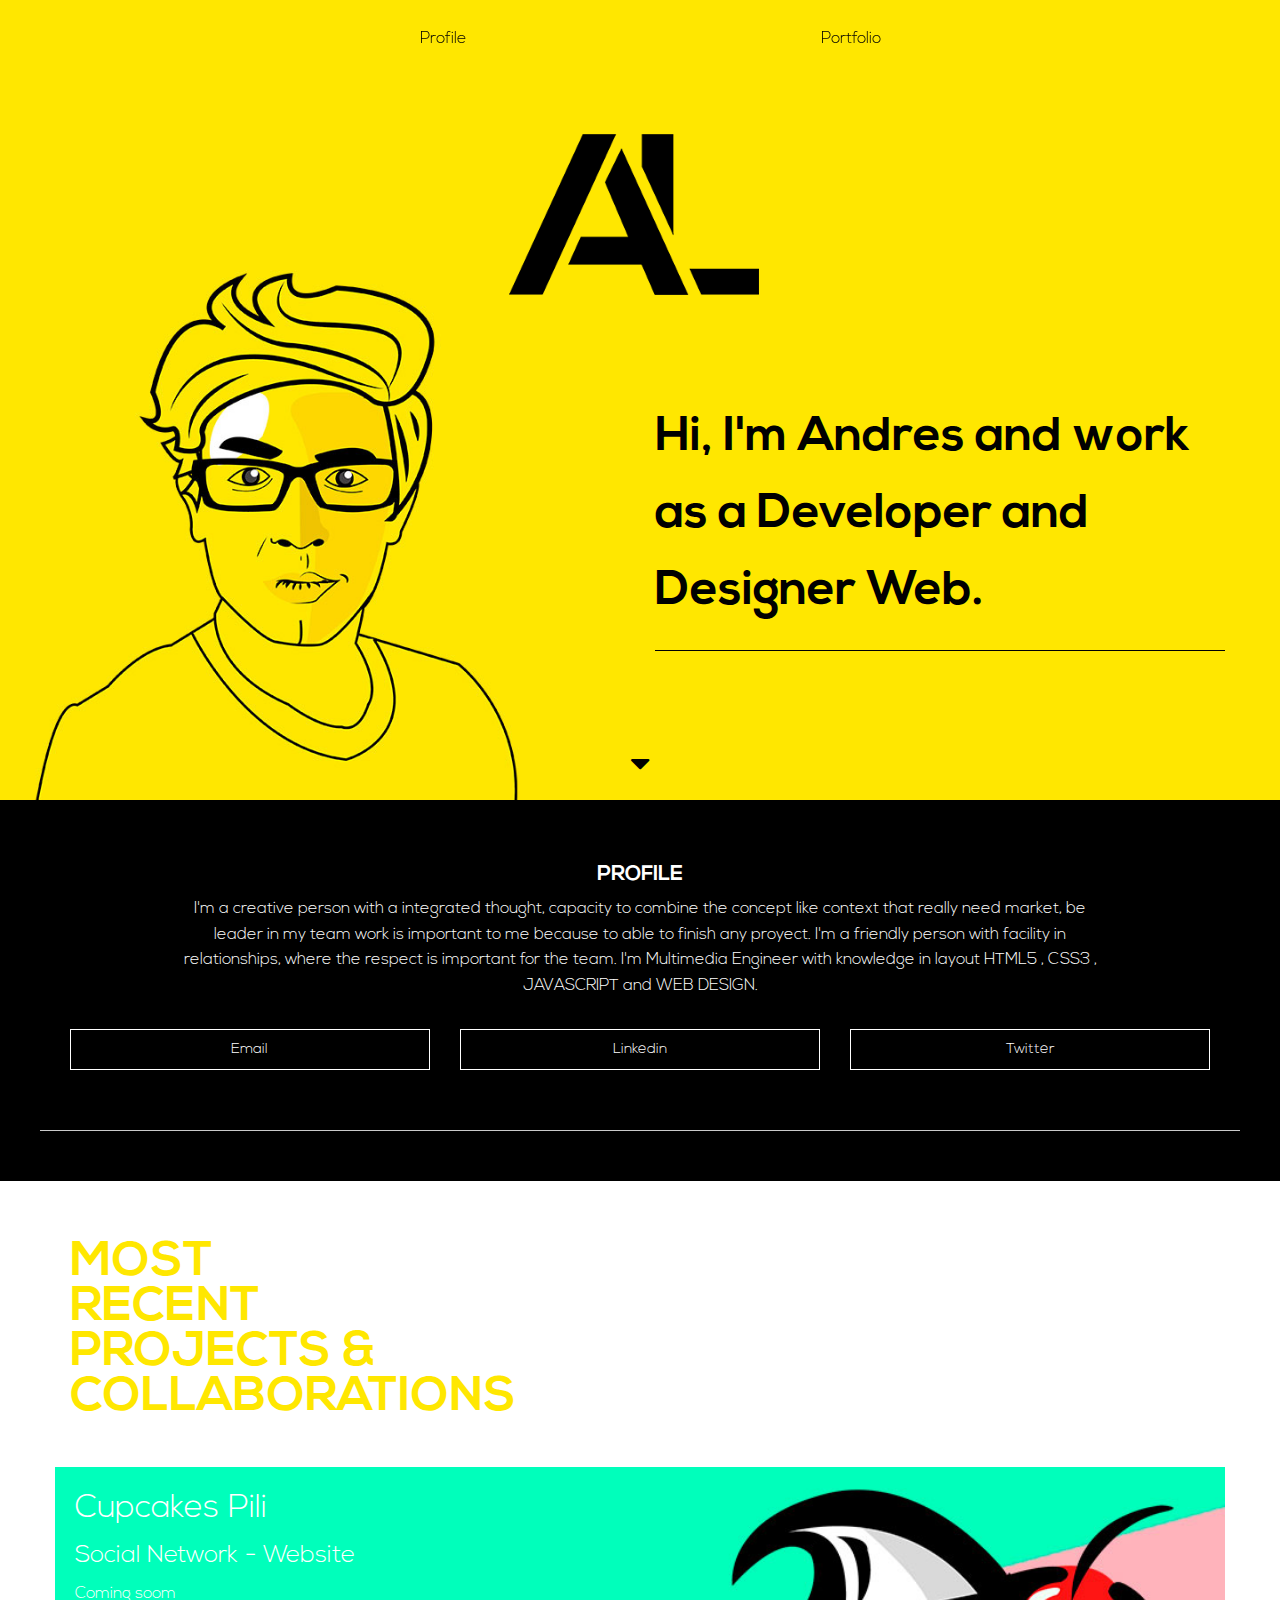
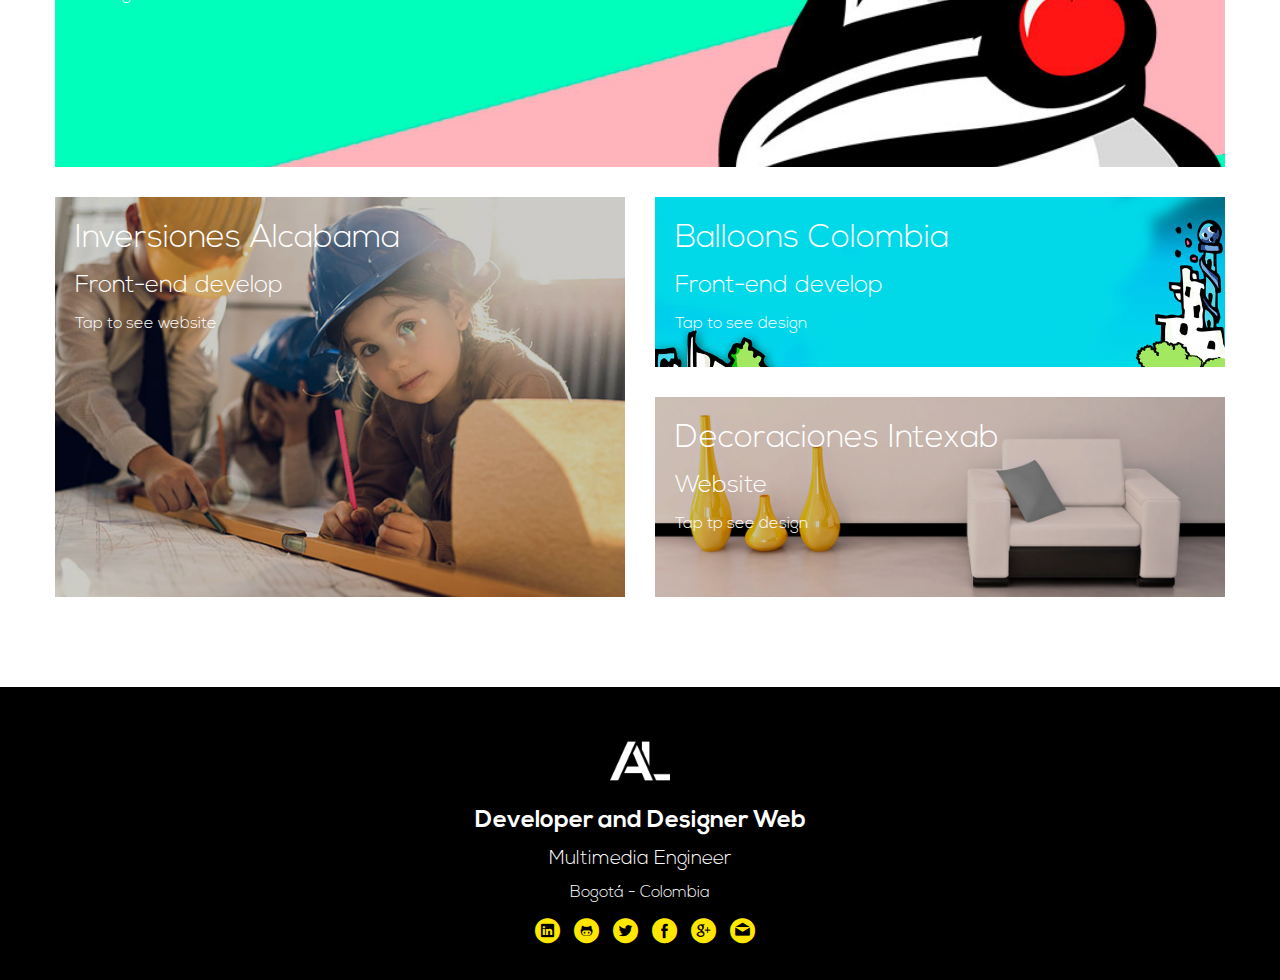
==== commit 748dbc05: "Elimine proyectos que no servian" ====
--- a/index.html
+++ b/index.html
@@ -9,7 +9,7 @@
     <meta name="apple-mobile-web-app-status-bar-style" content="#fedb03"/>
     <meta name="title" content="Andres Larrotta"/>
     <meta name="description" content="Soy un ingeniero en multimedia con amplios conocimientos en diseño web y desarrollo, aqui encontrarn todo mi portafolio."/>
-    <meta name="language" content="es"/>
+    <meta name="language" content="en"/>
     <title>Andres Larrotta</title>
     <link rel="stylesheet" href="css/foundation.css">
     <link rel="stylesheet" href="css/home.css">
@@ -46,12 +46,13 @@
       <nav>
             <ul>
               <li><a href="#perfil" id="perfilmenu" >Profile</a></li>
-              <li><a href="#portafolio" id="portafoliomenu">Portfolio</a></li>
+              
             </ul>
             <img id="logomenu" src="img/andres_larrotta_logo.png" alt="andres larrotta">   
             <ul>
-              <li><a href="#innovacion" id="soy">About me</a></li>
-              <li><a href="#art" id="contactomenu">Contact</a></li>
+            <li><a href="#portafolio" id="portafoliomenu">Portfolio</a></li>
+              <!-- <li><a href="#innovacion" id="soy">About me</a></li>
+              <li><a href="#art" id="contactomenu">Contact</a></li> -->
             </ul>
       </nav>
       <nav class="menu_responsive">
@@ -127,7 +128,7 @@
       </a> 
     </div>
     <div class="small-12 medium-6 large-6 columns">
-      <a href="http://alcabama.com/" target="_blank">
+      <a href="http://alcabama.com/">
       <div id="alcabama" class="project">
         <div class="texts">
           <h1>Inversiones Alcabama</h1>
@@ -139,7 +140,7 @@
       </a> 
     </div>
     <div class="small-12 medium-6 large-6 columns">
-      <a href="portafolio/ballons.html" target="_blank">
+      <a href="portafolio/ballons.html">
       <div id="balloons" class="project">
         <div class="texts">
           <h1>Balloons Colombia</h1>
@@ -151,36 +152,12 @@
       </a> 
     </div>
       <div class="small-12 medium-6 large-6 columns">
-      <a href="#" target="_blank">
+      <a href="portafolio/intexab.html">
       <div id="intexab" class="project">
         <div class="texts">
           <h1>Decoraciones Intexab</h1>
           <h2>Website</h2>
           <p>Tap tp see design</p>
-        </div>
-        <div class="filter"></div>
-      </div>
-      </a> 
-    </div>
-     <div class="small-12 medium-8 large-8 columns">
-      <a href="#" target="_blank">
-      <div id="motosAU" class="project">
-        <div class="texts">
-          <h1>Motos AU</h1>
-          <h2>Proposal Website</h2>
-          <p>Tap to see design</p>
-        </div>
-        <!-- <div class="filter"></div> -->
-      </div>
-      </a> 
-    </div>
-     <div class="small-12 medium-4 large-4 columns">
-      <a href="#" target="_blank">
-      <div id="santamaria" class="project">
-        <div class="texts">
-          <h1>Santamaria</h1>
-          <h2>Front-end develop</h2>
-          <p>Tap to see design</p>
         </div>
         <div class="filter"></div>
       </div>
--- a/css/home.css
+++ b/css/home.css
@@ -227,7 +227,7 @@
     transition: all 0.4s;
 }
 .texts {
-    z-index: 9;
+    z-index: 2;
     position: absolute;
     color: white;
 }
